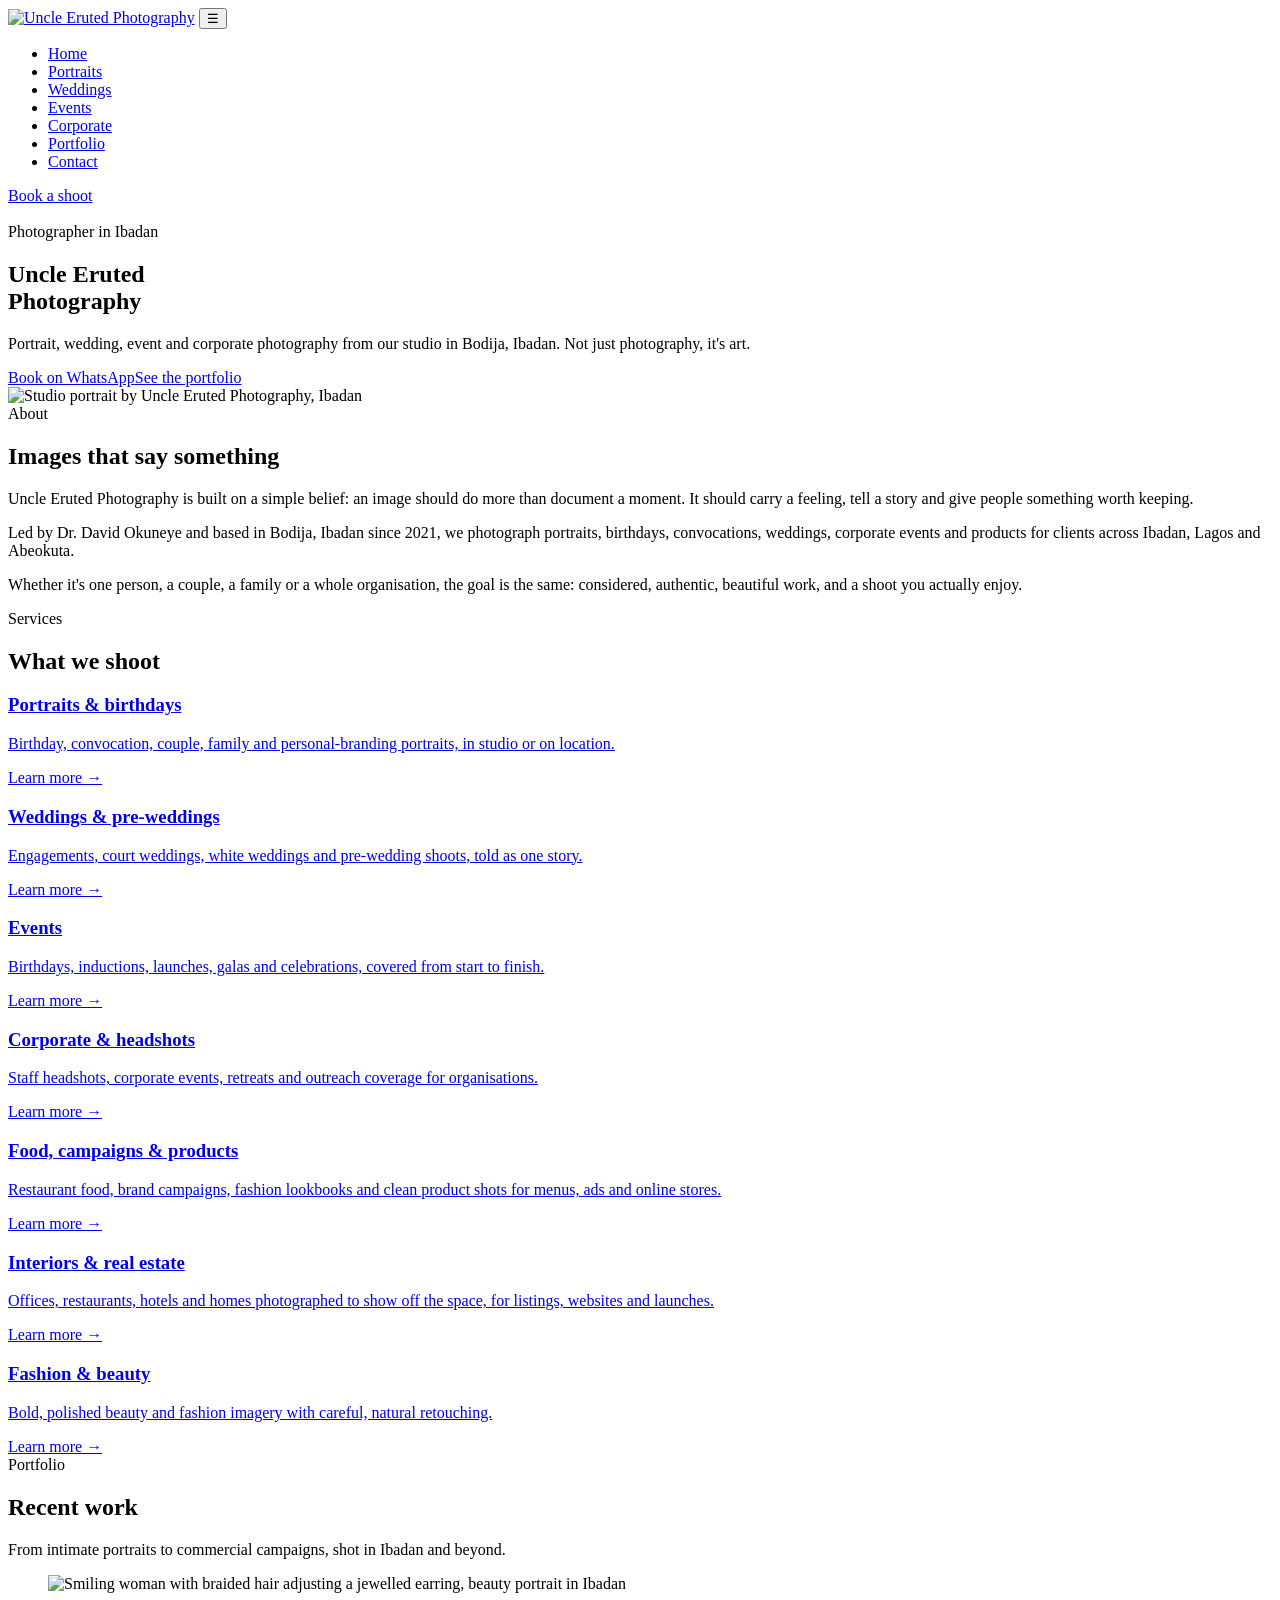
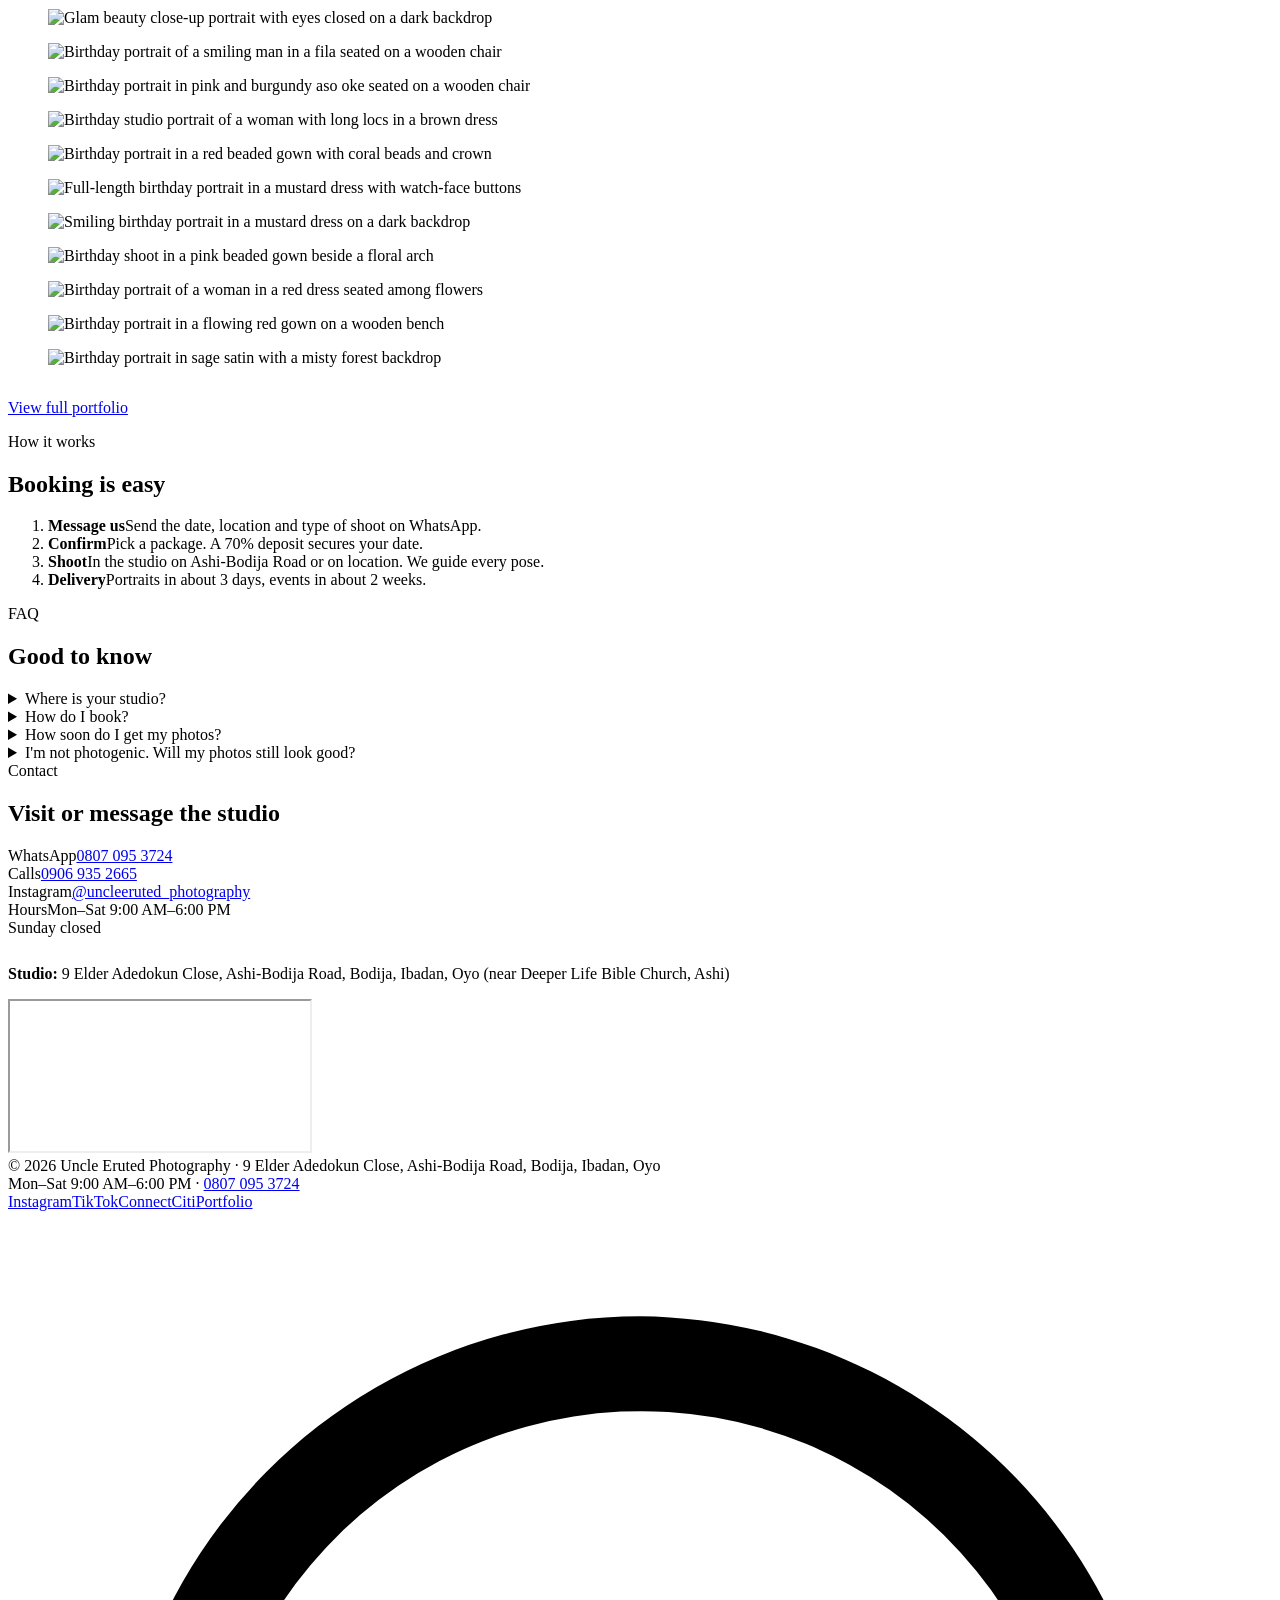
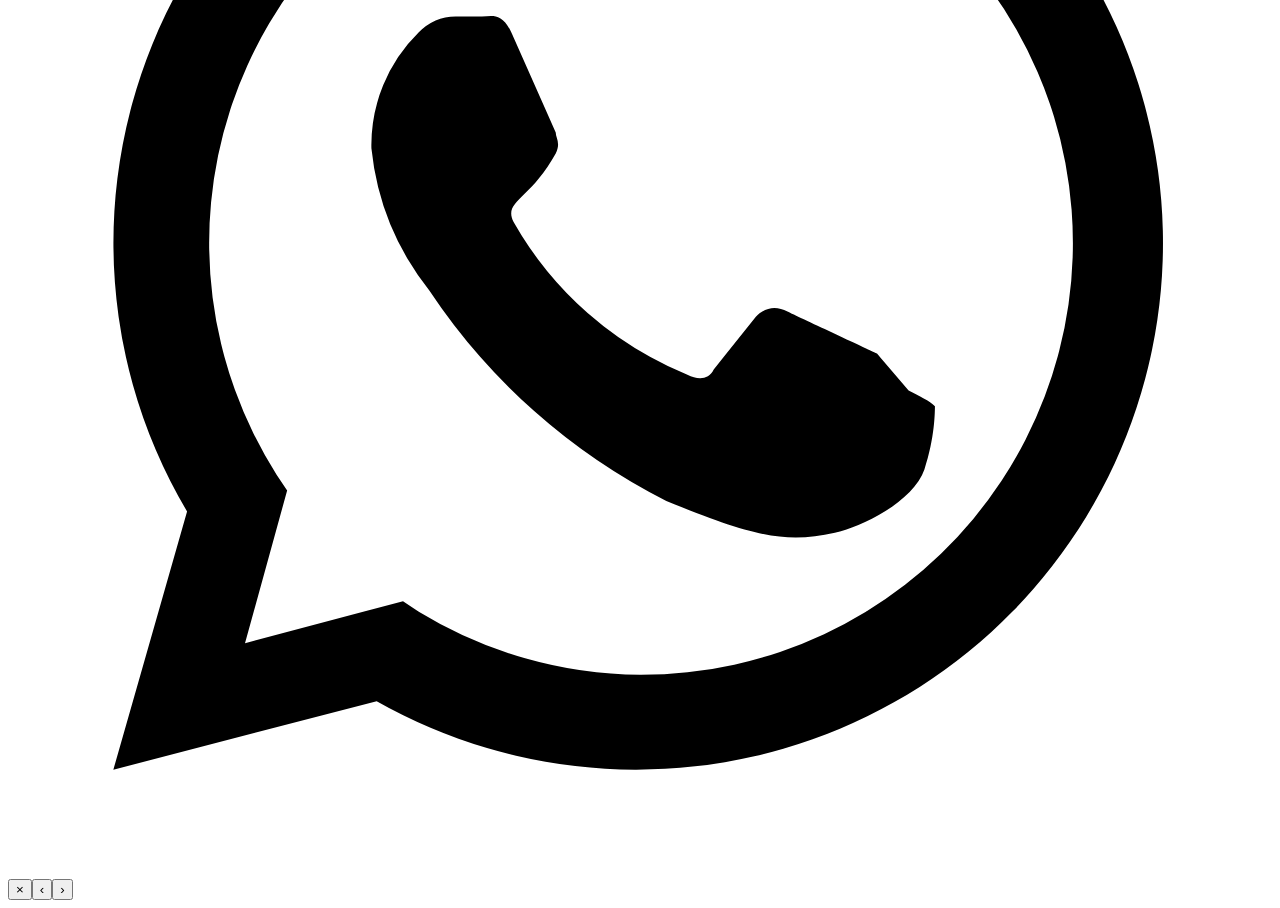
==== index.html @ 7ba14b2d "Add files via upload" ====
<!doctype html>
<html lang="en-NG">
<head>
<meta charset="utf-8">
<meta name="viewport" content="width=device-width, initial-scale=1">
<title>Photographer in Ibadan | Uncle Eruted Photography, Bodija</title>
<meta name="description" content="Portrait, birthday, convocation, wedding, event and corporate photographer in Bodija, Ibadan. Studio and on-location shoots. Book on WhatsApp.">
<link rel="canonical" href="https://uncle-eruted.vercel.app/">
<meta property="og:type" content="website"><meta property="og:title" content="Photographer in Ibadan | Uncle Eruted Photography, Bodija">
<meta property="og:description" content="Portrait, birthday, convocation, wedding, event and corporate photographer in Bodija, Ibadan. Studio and on-location shoots. Book on WhatsApp."><meta property="og:url" content="https://uncle-eruted.vercel.app/">
<meta property="og:image" content="https://uncle-eruted.vercel.app/assets/img/og.jpg"><meta name="twitter:card" content="summary_large_image">
<link rel="icon" href="/favicon.png">
<link rel="preload" href="/assets/fonts/Archivo-ExtraBold.woff2" as="font" type="font/woff2" crossorigin>
<link rel="stylesheet" href="/assets/style.css">
<script type="application/ld+json">{"@context": "https://schema.org", "@type": "ProfessionalService", "name": "Uncle Eruted Photography", "url": "https://uncle-eruted.vercel.app/", "image": "https://uncle-eruted.vercel.app/assets/img/og.jpg", "logo": "https://uncle-eruted.vercel.app/assets/img/logo-white.png", "telephone": "+2348070953724", "address": {"@type": "PostalAddress", "streetAddress": "9 Elder Adedokun Close, Ashi-Bodija Road, Bodija", "addressLocality": "Ibadan", "addressRegion": "Oyo", "addressCountry": "NG"}, "areaServed": ["Ibadan", "Lagos", "Abeokuta"], "foundingDate": "2021", "openingHoursSpecification": [{"@type": "OpeningHoursSpecification", "dayOfWeek": ["Monday", "Tuesday", "Wednesday", "Thursday", "Friday", "Saturday"], "opens": "09:00", "closes": "18:00"}], "sameAs": ["https://www.instagram.com/uncleeruted_photography", "https://www.tiktok.com/@uncle_eruted", "https://connectciti.com/listing/uncle-eruted-photography"]}</script>
<script type="application/ld+json">{"@context": "https://schema.org", "@type": "FAQPage", "mainEntity": [{"@type": "Question", "name": "Where is your studio?", "acceptedAnswer": {"@type": "Answer", "text": "Our studio is at 9 Elder Adedokun Close, Ashi-Bodija Road, Bodija, Ibadan, Oyo, near Deeper Life Bible Church, Ashi. We also shoot on location anywhere in Ibadan, and travel to Lagos and Abeokuta."}}, {"@type": "Question", "name": "How do I book?", "acceptedAnswer": {"@type": "Answer", "text": "Send a WhatsApp message to 0807 095 3724 with your date and the type of shoot. A 70% deposit confirms the booking."}}, {"@type": "Question", "name": "How soon do I get my photos?", "acceptedAnswer": {"@type": "Answer", "text": "Portrait sessions are delivered in about 3 days. Events and weddings take about 2 weeks."}}, {"@type": "Question", "name": "I'm not photogenic. Will my photos still look good?", "acceptedAnswer": {"@type": "Answer", "text": "Almost everyone says this. We direct every pose, angle and expression, so you only have to show up and enjoy it."}}]}</script>
</head>
<body>
<header class="site-head"><div class="wrap">
<a class="logo" href="/" aria-label="Uncle Eruted Photography home"><img src="/assets/img/logo-white.png" alt="Uncle Eruted Photography" width="138" height="44"></a>
<button class="menu-btn" aria-label="Open menu" aria-expanded="false">☰</button>
<ul class="nav"><li><a href="/" aria-current=page>Home</a></li><li><a href="/portrait-photographer-ibadan/">Portraits</a></li><li><a href="/wedding-photographer-ibadan/">Weddings</a></li><li><a href="/event-photographer-ibadan/">Events</a></li><li><a href="/corporate-photography-ibadan/">Corporate</a></li><li><a href="/portfolio/">Portfolio</a></li><li><a href="/#contact">Contact</a></li></ul>
<div class="head-cta"><a class="btn sm" href="https://wa.me/2348070953724?text=Hi%20Uncle%20Eruted%2C%20I%27d%20like%20to%20book%20a%20shoot" target="_blank" rel="noopener">Book a shoot</a></div>
</div></header>
<main>
<section class="hero"><img class="bg" src="/assets/img/hero.webp" alt="" fetchpriority="high">
<div class="wrap"><span class="eyebrow">Photographer in Ibadan</span><h1>Uncle Eruted<br>Photography</h1>
<p>Portrait, wedding, event and corporate photography from our studio in Bodija, Ibadan. Not just photography, it's art.</p>
<div class="actions"><a class="btn" href="https://wa.me/2348070953724?text=Hi%20Uncle%20Eruted%2C%20I%27d%20like%20to%20book%20a%20shoot" target="_blank" rel="noopener">Book on WhatsApp</a><a class="btn ghost" href="/portfolio/">See the portfolio</a></div></div></section>

<section id="about"><div class="wrap split"><img src="/assets/img/portraits/mens-portrait-studio-ibadan.webp" alt="Studio portrait by Uncle Eruted Photography, Ibadan" loading="lazy">
<div><span class="eyebrow">About</span><h2>Images that say something</h2>
<p>Uncle Eruted Photography is built on a simple belief: an image should do more than document a moment. It should carry a feeling, tell a story and give people something worth keeping.</p>
<p>Led by Dr. David Okuneye and based in Bodija, Ibadan since 2021, we photograph portraits, birthdays, convocations, weddings, corporate events and products for clients across Ibadan, Lagos and Abeokuta.</p>
<p>Whether it's one person, a couple, a family or a whole organisation, the goal is the same: considered, authentic, beautiful work, and a shoot you actually enjoy.</p></div></div></section>

<section class="bar"><div class="wrap"><span class="eyebrow">Services</span><h2>What we shoot</h2>
<div class="services"><a class="service" href="/portrait-photographer-ibadan/"><h3>Portraits & birthdays</h3><p>Birthday, convocation, couple, family and personal-branding portraits, in studio or on location.</p><span class="more">Learn more →</span></a><a class="service" href="/wedding-photographer-ibadan/"><h3>Weddings & pre-weddings</h3><p>Engagements, court weddings, white weddings and pre-wedding shoots, told as one story.</p><span class="more">Learn more →</span></a><a class="service" href="/event-photographer-ibadan/"><h3>Events</h3><p>Birthdays, inductions, launches, galas and celebrations, covered from start to finish.</p><span class="more">Learn more →</span></a><a class="service" href="/corporate-photography-ibadan/"><h3>Corporate & headshots</h3><p>Staff headshots, corporate events, retreats and outreach coverage for organisations.</p><span class="more">Learn more →</span></a><a class="service" href="/corporate-photography-ibadan/#products"><h3>Food, campaigns & products</h3><p>Restaurant food, brand campaigns, fashion lookbooks and clean product shots for menus, ads and online stores.</p><span class="more">Learn more →</span></a><a class="service" href="/corporate-photography-ibadan/#interiors"><h3>Interiors & real estate</h3><p>Offices, restaurants, hotels and homes photographed to show off the space, for listings, websites and launches.</p><span class="more">Learn more →</span></a><a class="service" href="/portfolio/"><h3>Fashion & beauty</h3><p>Bold, polished beauty and fashion imagery with careful, natural retouching.</p><span class="more">Learn more →</span></a></div></div></section>

<section><div class="wrap center"><span class="eyebrow">Portfolio</span><h2>Recent work</h2>
<p class="lede">From intimate portraits to commercial campaigns, shot in Ibadan and beyond.</p>
<div class="gallery"><figure data-cat="portraits"><img src="/assets/img/portraits/beauty-portrait-earrings-ibadan.webp" alt="Smiling woman with braided hair adjusting a jewelled earring, beauty portrait in Ibadan" width="1066" height="1600" loading="lazy" decoding="async"></figure><figure data-cat="portraits"><img src="/assets/img/portraits/beauty-portrait-glam-closeup.webp" alt="Glam beauty close-up portrait with eyes closed on a dark backdrop" width="1440" height="1800" loading="lazy" decoding="async"></figure><figure data-cat="portraits"><img src="/assets/img/portraits/birthday-portrait-man-fila-smiling.webp" alt="Birthday portrait of a smiling man in a fila seated on a wooden chair" width="1286" height="1800" loading="lazy" decoding="async"></figure><figure data-cat="portraits"><img src="/assets/img/portraits/birthday-shoot-aso-oke-pink-seated.webp" alt="Birthday portrait in pink and burgundy aso oke seated on a wooden chair" width="1200" height="1800" loading="lazy" decoding="async"></figure><figure data-cat="portraits"><img src="/assets/img/portraits/birthday-shoot-brown-dress-locs.webp" alt="Birthday studio portrait of a woman with long locs in a brown dress" width="1286" height="1800" loading="lazy" decoding="async"></figure><figure data-cat="portraits"><img src="/assets/img/portraits/birthday-shoot-coral-beads-red-gown.webp" alt="Birthday portrait in a red beaded gown with coral beads and crown" width="1200" height="1800" loading="lazy" decoding="async"></figure><figure data-cat="portraits"><img src="/assets/img/portraits/birthday-shoot-mustard-dress-full-length.webp" alt="Full-length birthday portrait in a mustard dress with watch-face buttons" width="1200" height="1800" loading="lazy" decoding="async"></figure><figure data-cat="portraits"><img src="/assets/img/portraits/birthday-shoot-mustard-dress-smiling.webp" alt="Smiling birthday portrait in a mustard dress on a dark backdrop" width="1200" height="1800" loading="lazy" decoding="async"></figure><figure data-cat="portraits"><img src="/assets/img/portraits/birthday-shoot-pink-beaded-gown-floral-arch.webp" alt="Birthday shoot in a pink beaded gown beside a floral arch" width="1200" height="1800" loading="lazy" decoding="async"></figure><figure data-cat="portraits"><img src="/assets/img/portraits/birthday-shoot-red-dress-seated-flowers.webp" alt="Birthday portrait of a woman in a red dress seated among flowers" width="1200" height="1800" loading="lazy" decoding="async"></figure><figure data-cat="portraits"><img src="/assets/img/portraits/birthday-shoot-red-gown-wooden-bench.webp" alt="Birthday portrait in a flowing red gown on a wooden bench" width="1440" height="1800" loading="lazy" decoding="async"></figure><figure data-cat="portraits"><img src="/assets/img/portraits/birthday-shoot-sage-satin-forest-backdrop.webp" alt="Birthday portrait in sage satin with a misty forest backdrop" width="1286" height="1800" loading="lazy" decoding="async"></figure></div>
<p style="margin-top:32px"><a class="btn ghost" href="/portfolio/">View full portfolio</a></p></div></section>

<section class="bar"><div class="wrap"><span class="eyebrow">How it works</span><h2>Booking is easy</h2><ol class="steps">
<li><b>Message us</b>Send the date, location and type of shoot on WhatsApp.</li>
<li><b>Confirm</b>Pick a package. A 70% deposit secures your date.</li>
<li><b>Shoot</b>In the studio on Ashi-Bodija Road or on location. We guide every pose.</li>
<li><b>Delivery</b>Portraits in about 3 days, events in about 2 weeks.</li></ol></div></section>

<section><div class="wrap"><span class="eyebrow">FAQ</span><h2>Good to know</h2><div class="faq"><details><summary>Where is your studio?</summary><p>Our studio is at 9 Elder Adedokun Close, Ashi-Bodija Road, Bodija, Ibadan, Oyo, near Deeper Life Bible Church, Ashi. We also shoot on location anywhere in Ibadan, and travel to Lagos and Abeokuta.</p></details><details><summary>How do I book?</summary><p>Send a WhatsApp message to <a href="https://wa.me/2348070953724?text=Hi%20Uncle%20Eruted%2C%20I%27d%20like%20to%20book%20a%20shoot">0807 095 3724</a> with your date and the type of shoot. A 70% deposit confirms the booking.</p></details><details><summary>How soon do I get my photos?</summary><p>Portrait sessions are delivered in about 3 days. Events and weddings take about 2 weeks.</p></details><details><summary>I'm not photogenic. Will my photos still look good?</summary><p>Almost everyone says this. We direct every pose, angle and expression, so you only have to show up and enjoy it.</p></details></div></div></section>

<section id="contact" class="bar"><div class="wrap"><span class="eyebrow">Contact</span><h2>Visit or message the studio</h2>
<div class="contact-grid">
<div><span>WhatsApp</span><a href="https://wa.me/2348070953724?text=Hi%20Uncle%20Eruted%2C%20I%27d%20like%20to%20book%20a%20shoot" target="_blank" rel="noopener">0807 095 3724</a></div>
<div><span>Calls</span><a href="tel:+2349069352665">0906 935 2665</a></div>
<div><span>Instagram</span><a href="https://www.instagram.com/uncleeruted_photography" target="_blank" rel="noopener">@uncleeruted_photography</a></div>
<div><span>Hours</span>Mon–Sat 9:00 AM–6:00 PM<br>Sunday closed</div>
</div>
<p style="margin-top:28px"><b style="color:var(--cream)">Studio:</b> 9 Elder Adedokun Close, Ashi-Bodija Road, Bodija, Ibadan, Oyo (near Deeper Life Bible Church, Ashi)</p>
<iframe class="map" loading="lazy" title="Map to Uncle Eruted Photography studio" src="https://www.google.com/maps?q=Ashi+Road,+Bodija,+Ibadan&output=embed"></iframe>
</div></section>
</main>
<footer><div class="wrap">
<div>© 2026 Uncle Eruted Photography · 9 Elder Adedokun Close, Ashi-Bodija Road, Bodija, Ibadan, Oyo<br>Mon–Sat 9:00 AM–6:00 PM · <a href="tel:+2348070953724">0807 095 3724</a></div>
<nav><a href="https://www.instagram.com/uncleeruted_photography" target="_blank" rel="noopener">Instagram</a><a href="https://www.tiktok.com/@uncle_eruted" target="_blank" rel="noopener">TikTok</a><a href="https://connectciti.com/listing/uncle-eruted-photography" target="_blank" rel="noopener">ConnectCiti</a><a href="/portfolio/">Portfolio</a></nav>
</div></footer>
<a class="wa-float" href="https://wa.me/2348070953724?text=Hi%20Uncle%20Eruted%2C%20I%27d%20like%20to%20book%20a%20shoot" target="_blank" rel="noopener" aria-label="Chat on WhatsApp"><svg viewBox="0 0 24 24" aria-hidden="true"><path d="M12 2a10 10 0 0 0-8.6 15.1L2 22l5-1.3A10 10 0 1 0 12 2Zm0 18.2a8.2 8.2 0 0 1-4.2-1.2l-.3-.2-3 .8.8-2.9-.2-.3A8.2 8.2 0 1 1 12 20.2Zm4.5-6.1c-.2-.1-1.5-.7-1.7-.8-.2-.1-.4-.1-.6.1l-.8 1c-.1.2-.3.2-.5.1a6.7 6.7 0 0 1-3.3-2.9c-.2-.4.3-.4.8-1.3.1-.2 0-.3 0-.4l-.8-1.8c-.2-.5-.4-.4-.6-.4h-.5a1 1 0 0 0-.7.3 3 3 0 0 0-.9 2.2 5.2 5.2 0 0 0 1.1 2.7 11.8 11.8 0 0 0 4.5 4c1.7.7 2.3.8 3.2.6.5-.1 1.5-.6 1.7-1.2.2-.6.2-1.1.2-1.2-.1-.1-.3-.2-.5-.3Z"/></svg></a>
<div class="lb" role="dialog" aria-label="Photo viewer"><button class="x" aria-label="Close">×</button><button class="prev" aria-label="Previous">‹</button><img alt=""><button class="next" aria-label="Next">›</button></div>
<script src="/assets/site.js" defer></script>
</body>
</html>
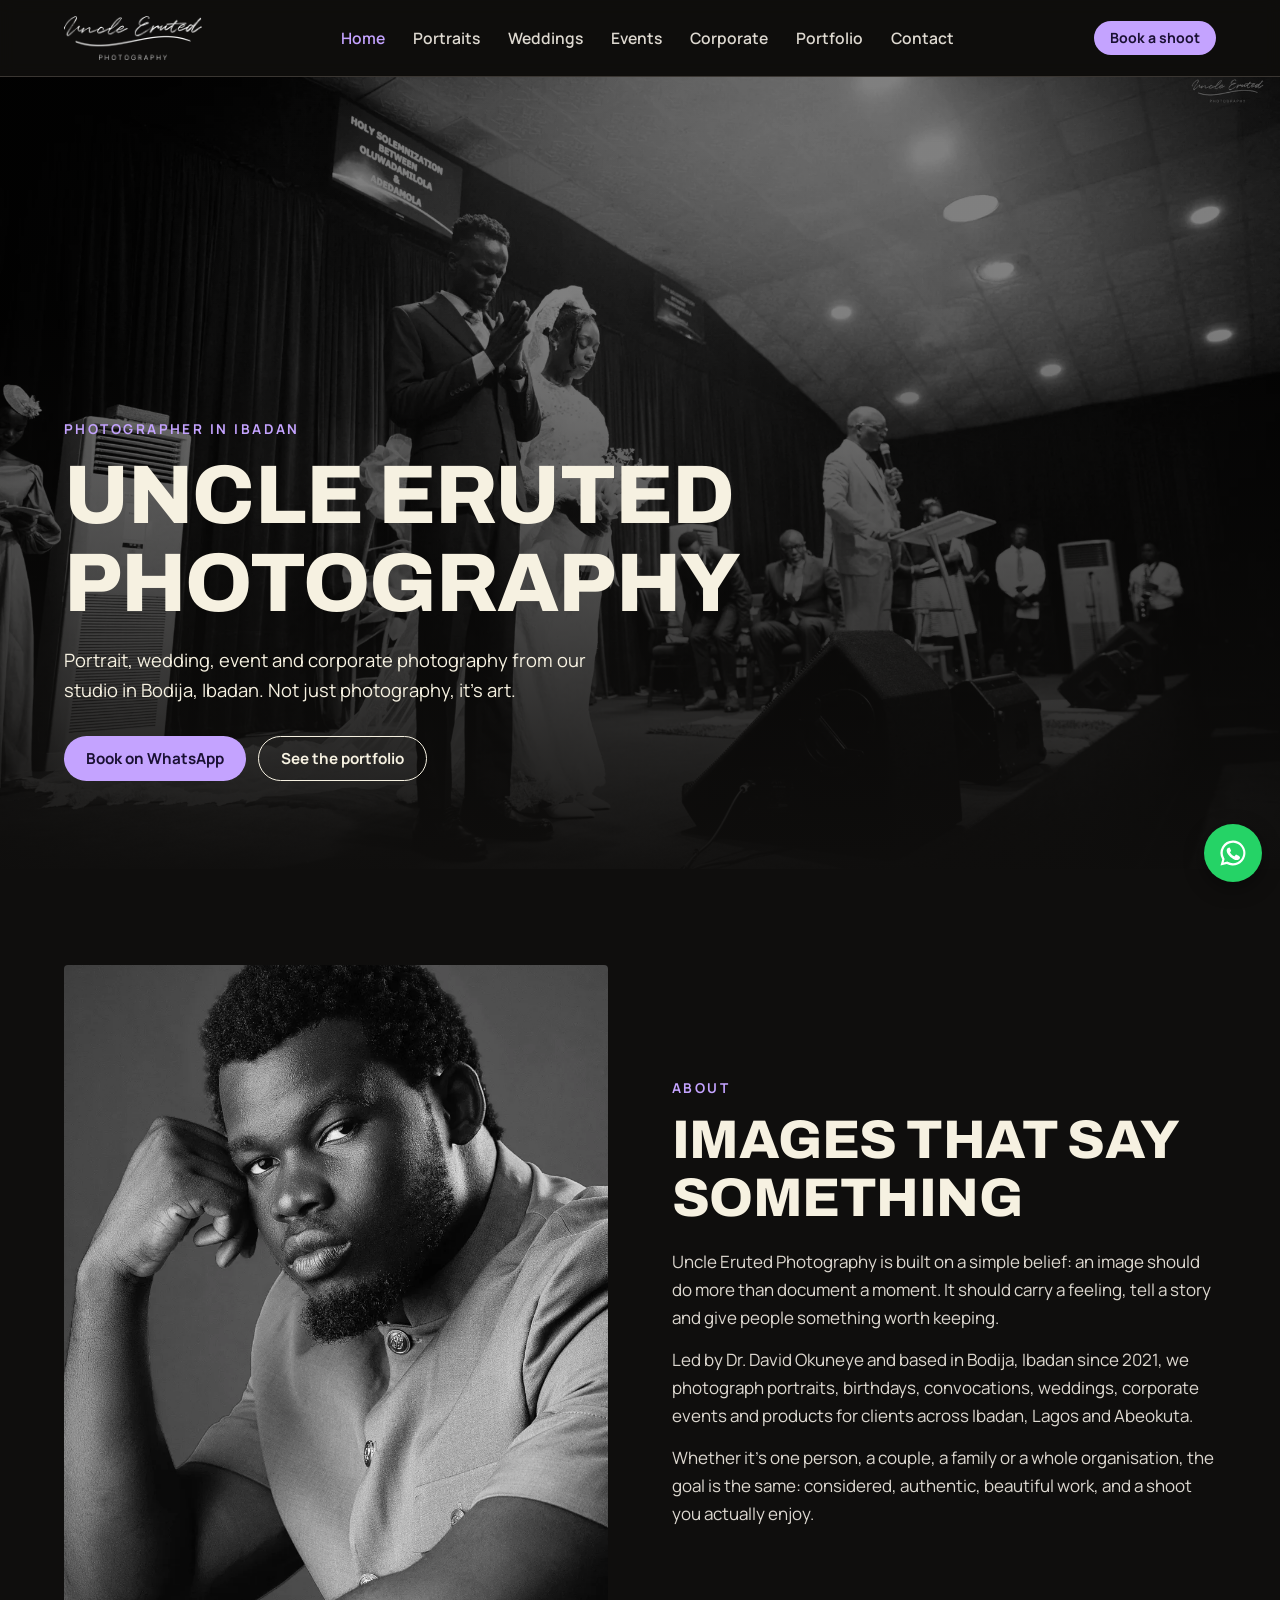
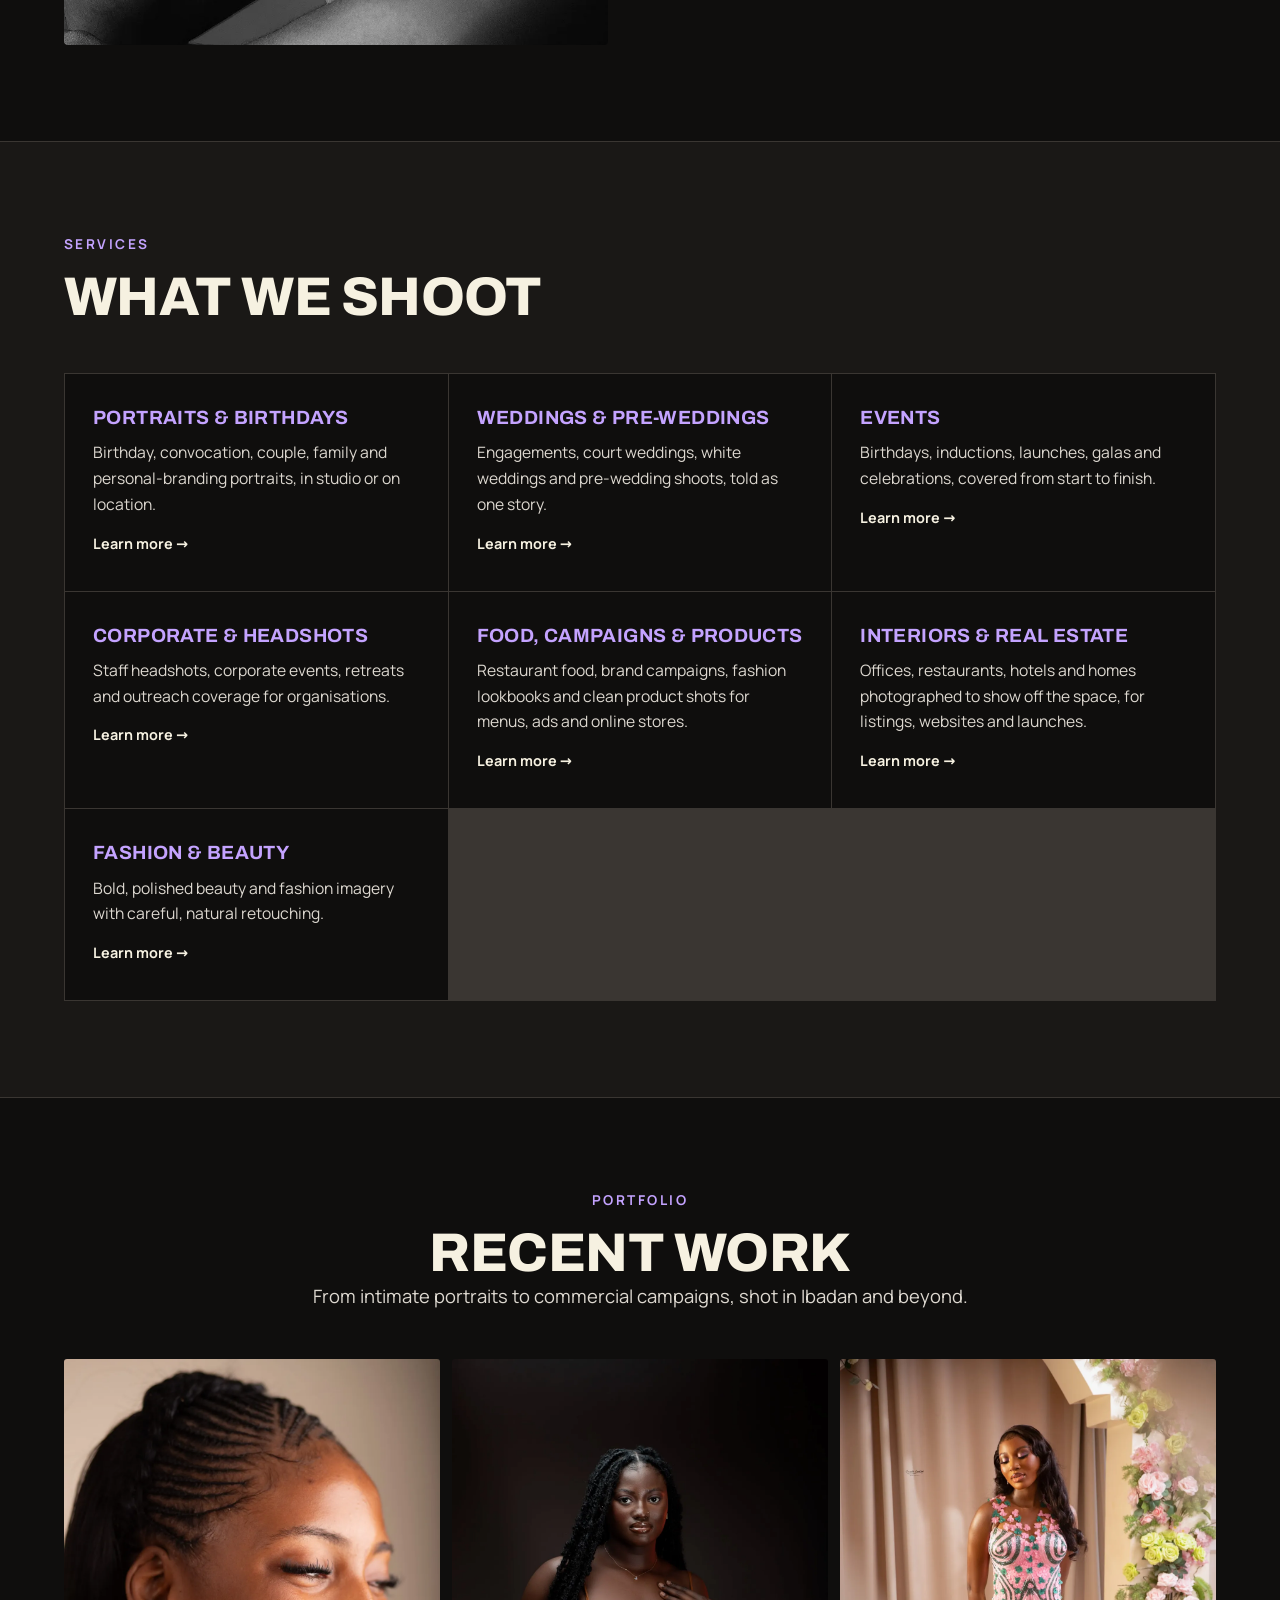
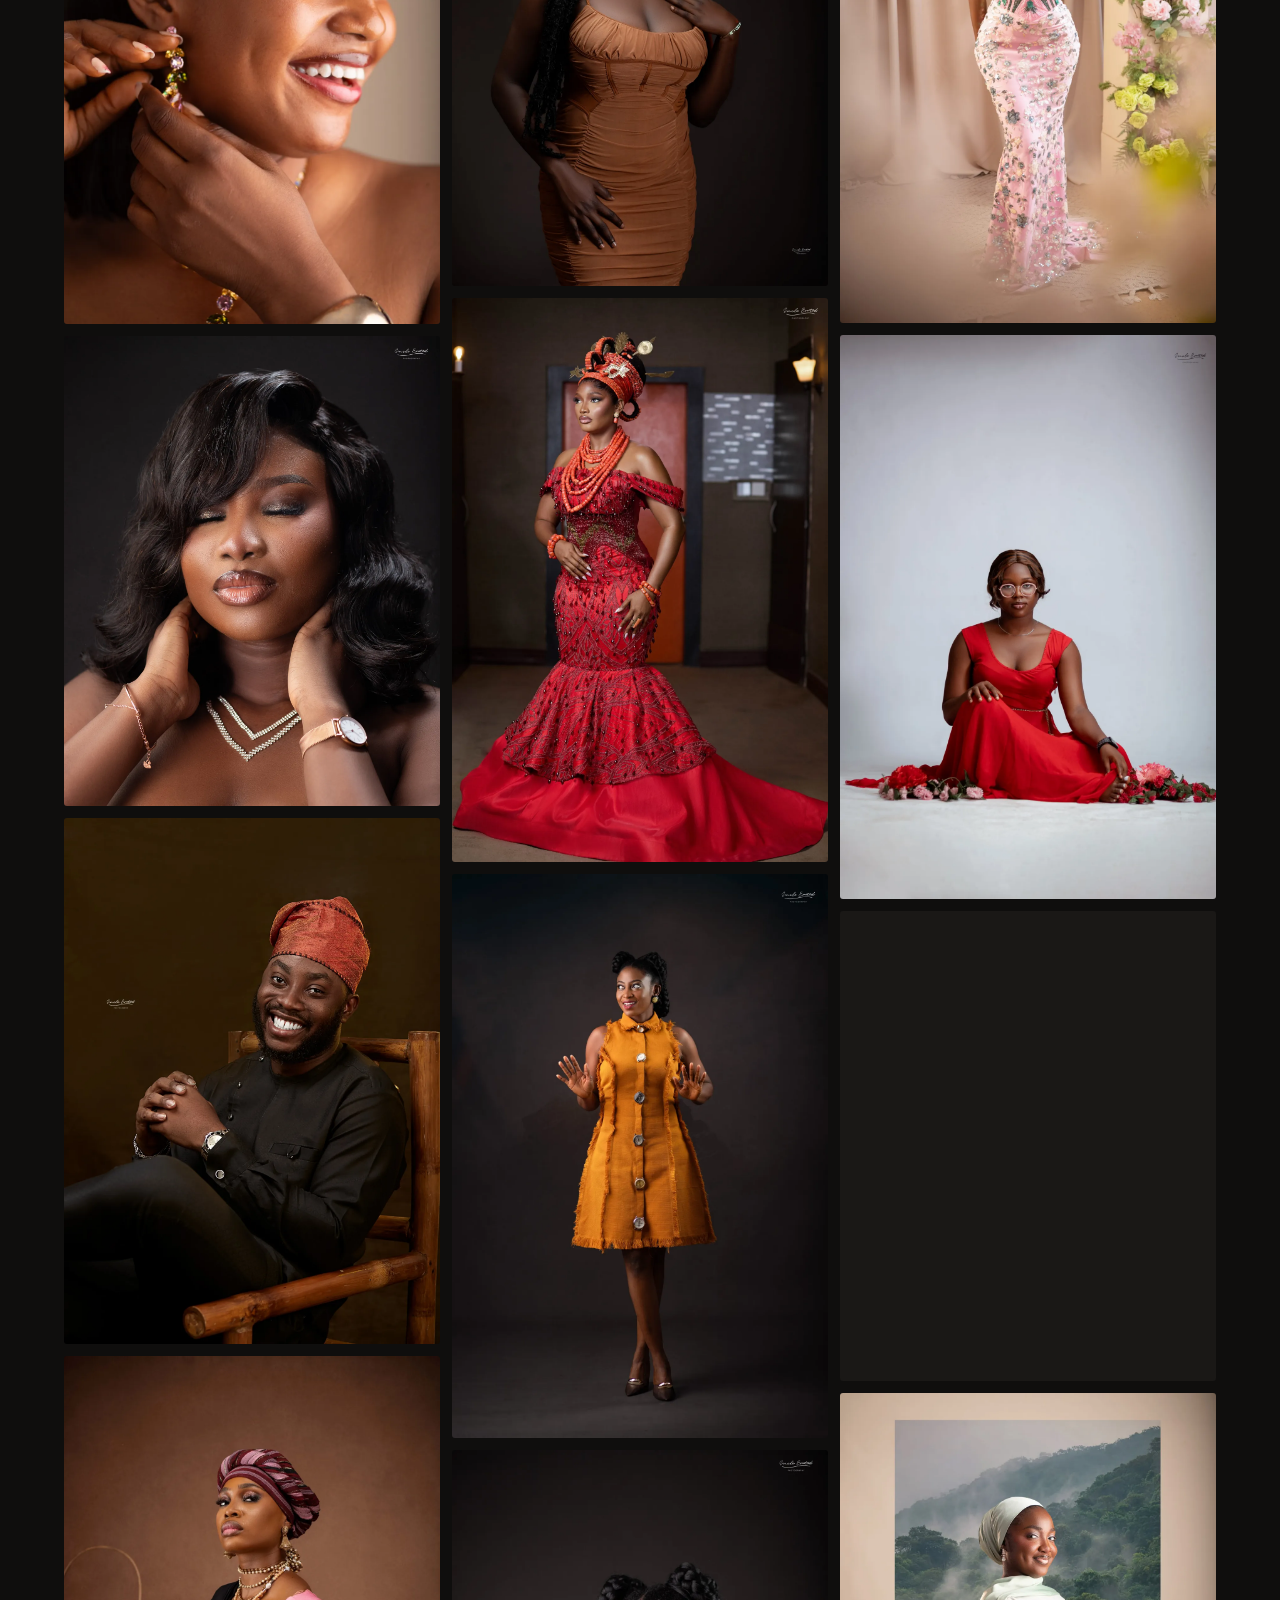
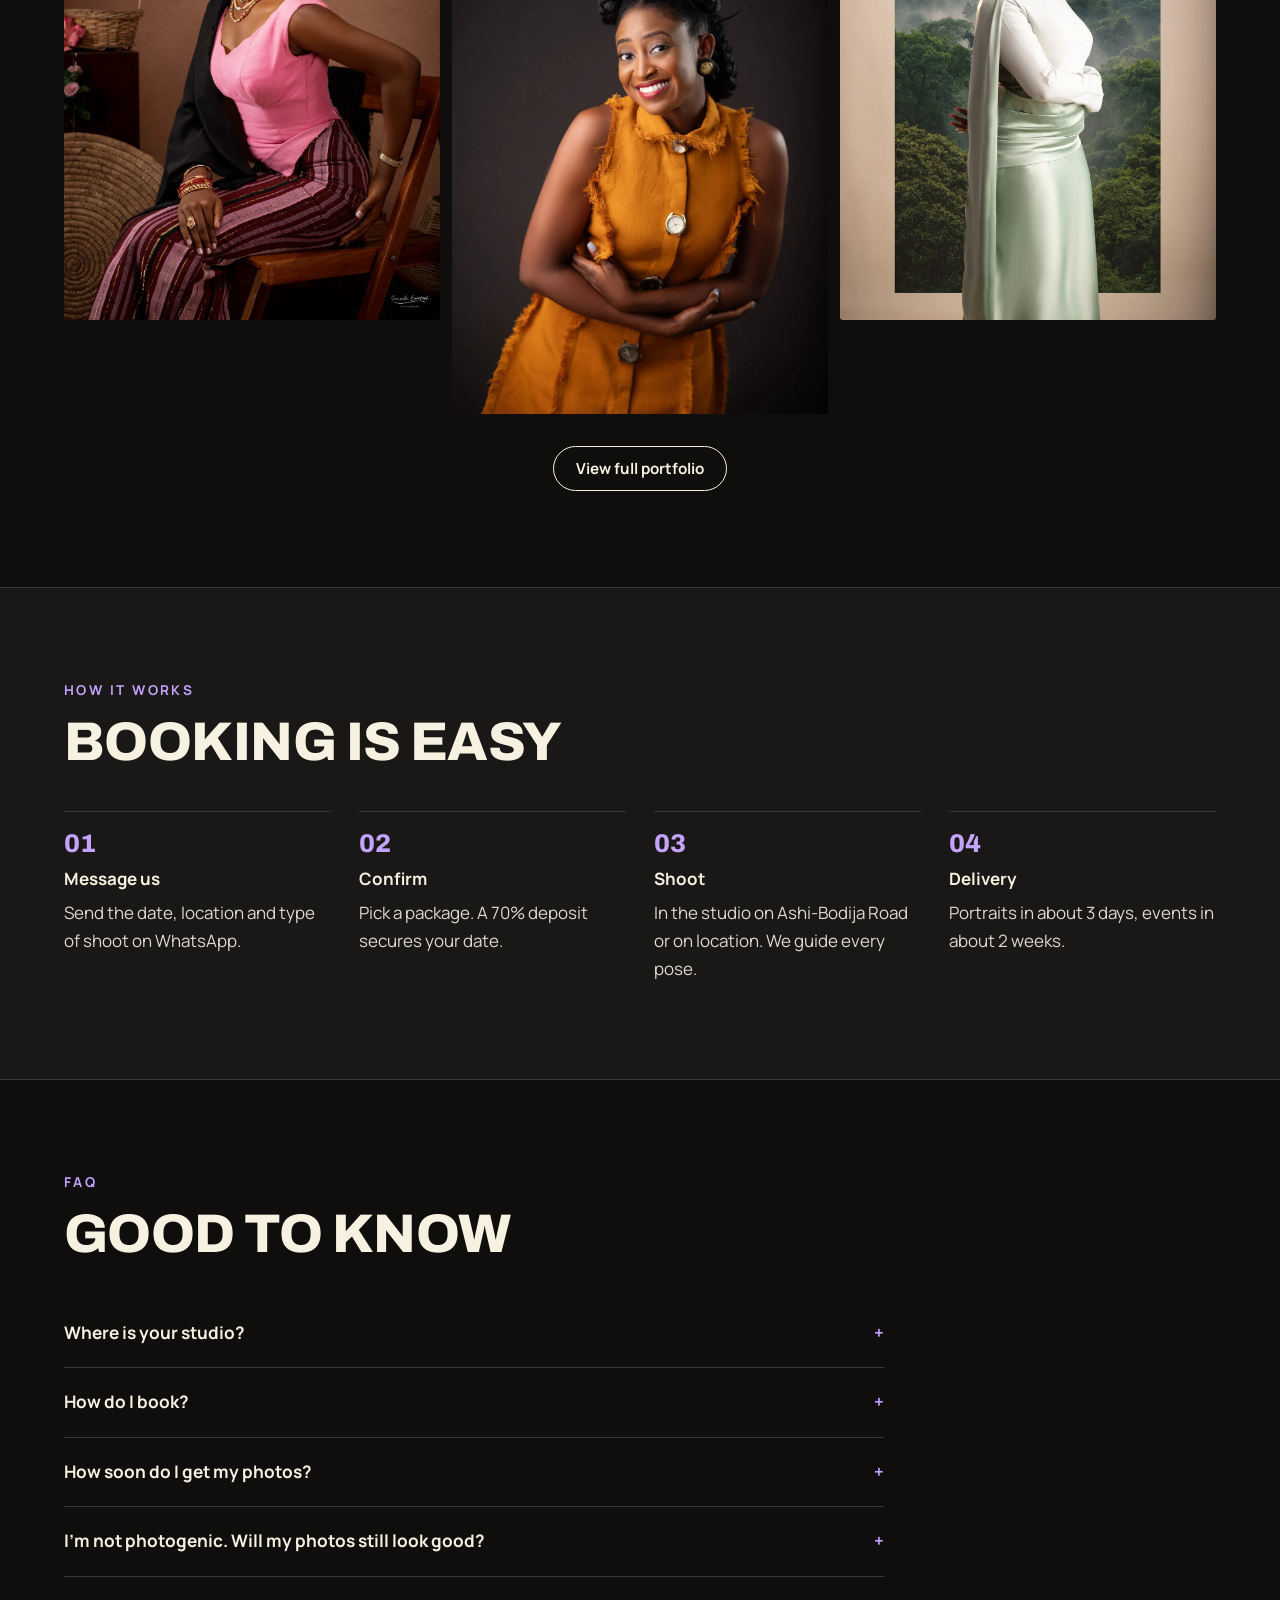
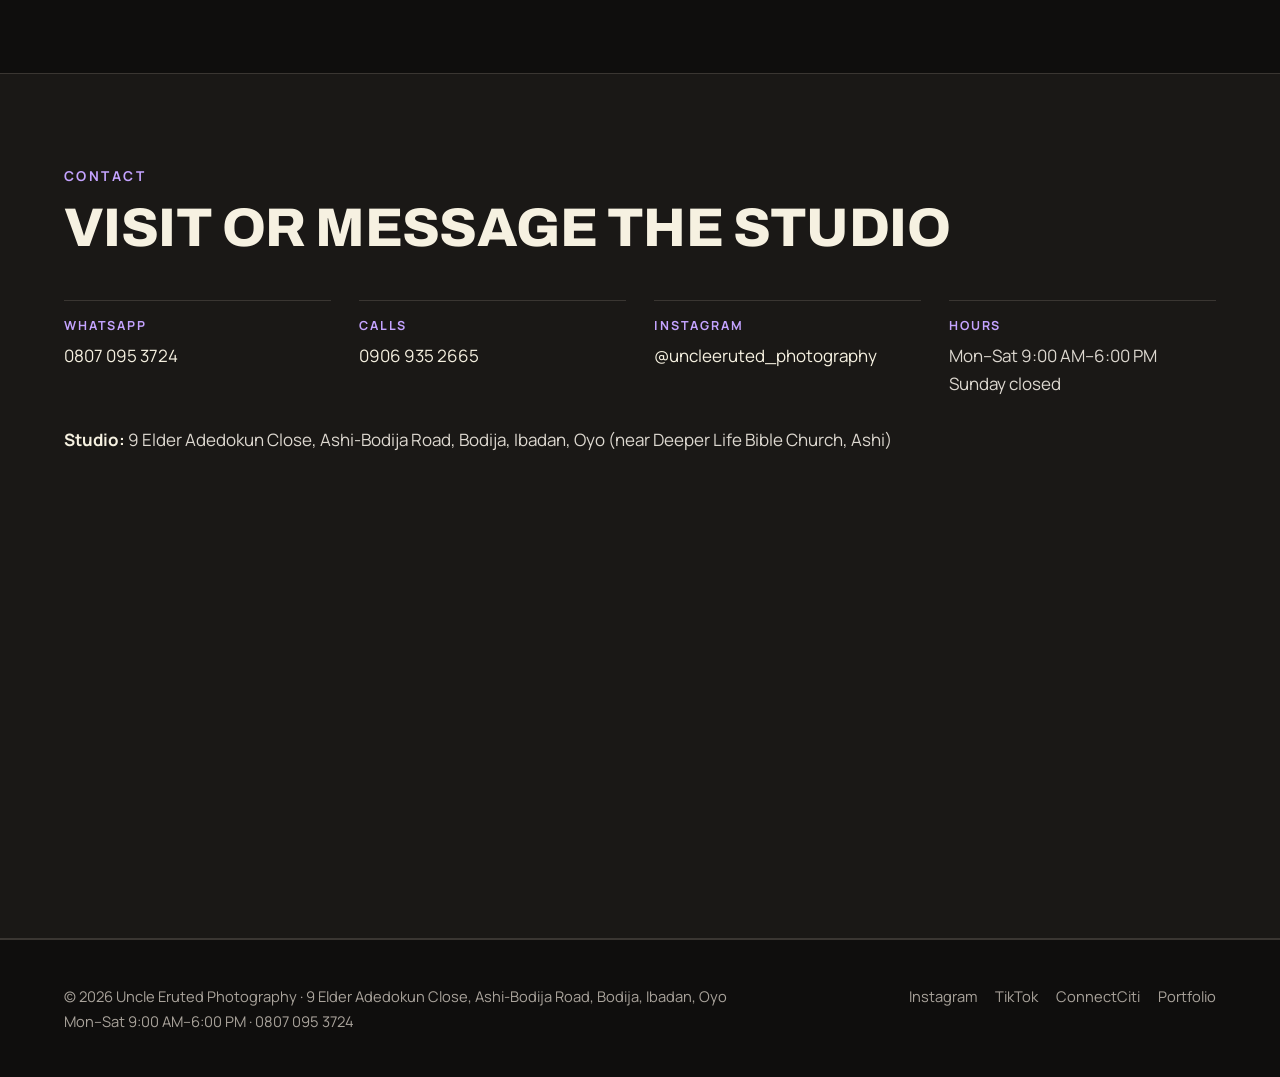
==== commit 6aac44e4: "Add files via upload" ====
--- a/index.html
+++ b/index.html
@@ -5,14 +5,14 @@
 <meta name="viewport" content="width=device-width, initial-scale=1">
 <title>Photographer in Ibadan | Uncle Eruted Photography, Bodija</title>
 <meta name="description" content="Portrait, birthday, convocation, wedding, event and corporate photographer in Bodija, Ibadan. Studio and on-location shoots. Book on WhatsApp.">
-<link rel="canonical" href="https://uncle-eruted.vercel.app/">
+<link rel="canonical" href="https://uncle-eruted-site-2t6c.vercel.app/">
 <meta property="og:type" content="website"><meta property="og:title" content="Photographer in Ibadan | Uncle Eruted Photography, Bodija">
-<meta property="og:description" content="Portrait, birthday, convocation, wedding, event and corporate photographer in Bodija, Ibadan. Studio and on-location shoots. Book on WhatsApp."><meta property="og:url" content="https://uncle-eruted.vercel.app/">
-<meta property="og:image" content="https://uncle-eruted.vercel.app/assets/img/og.jpg"><meta name="twitter:card" content="summary_large_image">
+<meta property="og:description" content="Portrait, birthday, convocation, wedding, event and corporate photographer in Bodija, Ibadan. Studio and on-location shoots. Book on WhatsApp."><meta property="og:url" content="https://uncle-eruted-site-2t6c.vercel.app/">
+<meta property="og:image" content="https://uncle-eruted-site-2t6c.vercel.app/assets/img/og.jpg"><meta name="twitter:card" content="summary_large_image">
 <link rel="icon" href="/favicon.png">
 <link rel="preload" href="/assets/fonts/Archivo-ExtraBold.woff2" as="font" type="font/woff2" crossorigin>
 <link rel="stylesheet" href="/assets/style.css">
-<script type="application/ld+json">{"@context": "https://schema.org", "@type": "ProfessionalService", "name": "Uncle Eruted Photography", "url": "https://uncle-eruted.vercel.app/", "image": "https://uncle-eruted.vercel.app/assets/img/og.jpg", "logo": "https://uncle-eruted.vercel.app/assets/img/logo-white.png", "telephone": "+2348070953724", "address": {"@type": "PostalAddress", "streetAddress": "9 Elder Adedokun Close, Ashi-Bodija Road, Bodija", "addressLocality": "Ibadan", "addressRegion": "Oyo", "addressCountry": "NG"}, "areaServed": ["Ibadan", "Lagos", "Abeokuta"], "foundingDate": "2021", "openingHoursSpecification": [{"@type": "OpeningHoursSpecification", "dayOfWeek": ["Monday", "Tuesday", "Wednesday", "Thursday", "Friday", "Saturday"], "opens": "09:00", "closes": "18:00"}], "sameAs": ["https://www.instagram.com/uncleeruted_photography", "https://www.tiktok.com/@uncle_eruted", "https://connectciti.com/listing/uncle-eruted-photography"]}</script>
+<script type="application/ld+json">{"@context": "https://schema.org", "@type": "ProfessionalService", "name": "Uncle Eruted Photography", "url": "https://uncle-eruted-site-2t6c.vercel.app/", "image": "https://uncle-eruted-site-2t6c.vercel.app/assets/img/og.jpg", "logo": "https://uncle-eruted-site-2t6c.vercel.app/assets/img/logo-white.png", "telephone": "+2348070953724", "address": {"@type": "PostalAddress", "streetAddress": "9 Elder Adedokun Close, Ashi-Bodija Road, Bodija", "addressLocality": "Ibadan", "addressRegion": "Oyo", "addressCountry": "NG"}, "areaServed": ["Ibadan", "Lagos", "Abeokuta"], "foundingDate": "2021", "openingHoursSpecification": [{"@type": "OpeningHoursSpecification", "dayOfWeek": ["Monday", "Tuesday", "Wednesday", "Thursday", "Friday", "Saturday"], "opens": "09:00", "closes": "18:00"}], "sameAs": ["https://www.instagram.com/uncleeruted_photography", "https://www.tiktok.com/@uncle_eruted", "https://connectciti.com/listing/uncle-eruted-photography"]}</script>
 <script type="application/ld+json">{"@context": "https://schema.org", "@type": "FAQPage", "mainEntity": [{"@type": "Question", "name": "Where is your studio?", "acceptedAnswer": {"@type": "Answer", "text": "Our studio is at 9 Elder Adedokun Close, Ashi-Bodija Road, Bodija, Ibadan, Oyo, near Deeper Life Bible Church, Ashi. We also shoot on location anywhere in Ibadan, and travel to Lagos and Abeokuta."}}, {"@type": "Question", "name": "How do I book?", "acceptedAnswer": {"@type": "Answer", "text": "Send a WhatsApp message to 0807 095 3724 with your date and the type of shoot. A 70% deposit confirms the booking."}}, {"@type": "Question", "name": "How soon do I get my photos?", "acceptedAnswer": {"@type": "Answer", "text": "Portrait sessions are delivered in about 3 days. Events and weddings take about 2 weeks."}}, {"@type": "Question", "name": "I'm not photogenic. Will my photos still look good?", "acceptedAnswer": {"@type": "Answer", "text": "Almost everyone says this. We direct every pose, angle and expression, so you only have to show up and enjoy it."}}]}</script>
 </head>
 <body>
--- a/assets/style.css
+++ b/assets/style.css
@@ -0,0 +1,101 @@
+@font-face{font-family:Archivo;src:url(/assets/fonts/Archivo-ExtraBold.woff2) format("woff2");font-weight:800;font-display:swap}
+@font-face{font-family:Archivo;src:url(/assets/fonts/Archivo-Bold.woff2) format("woff2");font-weight:700;font-display:swap}
+@font-face{font-family:Manrope;src:url(/assets/fonts/Manrope-Regular.woff2) format("woff2");font-weight:400;font-display:swap}
+@font-face{font-family:Manrope;src:url(/assets/fonts/Manrope-SemiBold.woff2) format("woff2");font-weight:600;font-display:swap}
+@font-face{font-family:Manrope;src:url(/assets/fonts/Manrope-Bold.woff2) format("woff2");font-weight:700;font-display:swap}
+:root{--bg:#0f0e0d;--bg2:#1a1816;--ink:#2E2A27;--cream:#F6F1E1;--body:#DDD8D0;--muted:#a9a39b;--rule:#3a3632;--accent:#C4A3FF;--accent2:#9b6bff;--max:1200px}
+*{box-sizing:border-box;margin:0;padding:0}
+html{scroll-behavior:smooth}
+body{background:var(--bg);color:var(--body);font:400 17px/1.65 Manrope,system-ui,sans-serif;-webkit-font-smoothing:antialiased}
+img{max-width:100%;display:block}
+a{color:inherit}
+h1,h2,h3{font-family:Archivo,Manrope,sans-serif;color:var(--cream);line-height:1.05;letter-spacing:-.01em}
+h1{font-weight:800;font-size:clamp(2.6rem,7vw,5.2rem);text-transform:uppercase}
+h2{font-weight:800;font-size:clamp(2rem,5vw,3.4rem);text-transform:uppercase}
+h3{font-weight:700;font-size:1.2rem;text-transform:uppercase;letter-spacing:.02em}
+.eyebrow{font:700 .85rem/1 Manrope;letter-spacing:.18em;text-transform:uppercase;color:var(--accent);display:block;margin-bottom:1rem}
+.wrap{max-width:var(--max);margin:0 auto;padding:0 24px}
+section{padding:96px 0}
+.lede{font-size:1.15rem;max-width:62ch;color:var(--body)}
+.center{text-align:center}.center .lede{margin:0 auto}
+/* header */
+.site-head{position:sticky;top:0;z-index:50;background:rgba(15,14,13,.92);backdrop-filter:blur(8px);border-bottom:1px solid var(--rule)}
+.site-head .wrap{display:flex;align-items:center;justify-content:space-between;height:76px}
+.logo img{height:44px;width:auto}
+.nav{display:flex;gap:28px;list-style:none}
+.nav a{text-decoration:none;font-weight:600;font-size:.98rem;color:var(--body)}
+.nav a:hover,.nav a[aria-current]{color:var(--accent)}
+.head-cta{display:flex;gap:10px;align-items:center}
+.btn{display:inline-flex;align-items:center;gap:8px;background:var(--accent);color:#1a1033;font:700 .95rem/1 Manrope;padding:14px 22px;border-radius:999px;text-decoration:none;border:0;cursor:pointer;transition:transform .15s,background .15s}
+.btn:hover{background:#d6bfff;transform:translateY(-1px)}
+.btn.ghost{background:transparent;color:var(--cream);border:1.5px solid var(--cream)}
+.btn.ghost:hover{background:var(--cream);color:var(--ink)}
+.btn.sm{padding:10px 16px;font-size:.88rem}
+.menu-btn{display:none;background:none;border:0;color:var(--cream);font-size:1.6rem;cursor:pointer}
+@media(max-width:900px){.nav{display:none;position:absolute;top:76px;left:0;right:0;flex-direction:column;gap:0;background:var(--bg);border-bottom:1px solid var(--rule)}.nav.open{display:flex}.nav a{display:block;padding:16px 24px;border-top:1px solid var(--rule)}.menu-btn{display:block}.head-cta .btn{display:none}}
+/* hero */
+.hero{position:relative;min-height:88vh;display:flex;align-items:flex-end;padding:0 0 88px;overflow:hidden}
+.hero img.bg{position:absolute;inset:0;width:100%;height:100%;object-fit:cover;object-position:center 30%;filter:grayscale(1) brightness(.55)}
+.hero::after{content:"";position:absolute;inset:0;background:linear-gradient(180deg,rgba(15,14,13,.1) 30%,rgba(15,14,13,.95))}
+.hero .wrap{position:relative;z-index:2;width:100%}
+.hero p{max-width:52ch;margin:18px 0 30px;font-size:1.15rem;color:var(--cream)}
+.hero .actions{display:flex;gap:12px;flex-wrap:wrap}
+.page-hero{padding:120px 0 64px;border-bottom:1px solid var(--rule)}
+.page-hero p{margin-top:18px}
+/* about */
+.split{display:grid;grid-template-columns:1fr 1fr;gap:64px;align-items:center}
+.split img{width:100%;aspect-ratio:4/5;object-fit:cover;border-radius:4px}
+.split h2{margin-bottom:22px}.split p+p{margin-top:14px}
+@media(max-width:820px){.split{grid-template-columns:1fr;gap:36px}}
+/* services */
+.services{display:grid;grid-template-columns:repeat(3,1fr);gap:1px;background:var(--rule);border:1px solid var(--rule);margin-top:48px}
+.service{background:var(--bg);padding:34px 28px;text-decoration:none;display:block;transition:background .2s}
+a.service:hover{background:var(--bg2)}
+.service h3{color:var(--accent);margin-bottom:12px}
+.service p{font-size:.98rem}
+.service .more{display:inline-block;margin-top:14px;font-weight:700;font-size:.9rem;color:var(--cream)}
+@media(max-width:900px){.services{grid-template-columns:1fr 1fr}}@media(max-width:600px){.services{grid-template-columns:1fr}}
+/* gallery */
+.gallery{columns:3 300px;column-gap:12px;margin-top:48px}
+.gallery figure{break-inside:avoid;margin-bottom:12px;cursor:zoom-in;overflow:hidden;border-radius:3px;background:var(--bg2)}
+.gallery img{width:100%;height:auto;transition:transform .4s}
+.gallery figure:hover img{transform:scale(1.03)}
+.filters{display:flex;gap:8px;flex-wrap:wrap;justify-content:center;margin-top:32px}
+.filters button{background:none;border:1px solid var(--rule);color:var(--body);padding:9px 16px;border-radius:999px;font:600 .9rem Manrope;cursor:pointer}
+.filters button.on{background:var(--cream);color:var(--ink);border-color:var(--cream)}
+.empty{border:1px dashed var(--rule);padding:40px;text-align:center;color:var(--muted);margin-top:40px;border-radius:4px}
+/* lightbox */
+.lb{position:fixed;inset:0;background:rgba(0,0,0,.94);display:none;align-items:center;justify-content:center;z-index:100;padding:24px}
+.lb.open{display:flex}.lb img{max-height:92vh;max-width:92vw;object-fit:contain}
+.lb button{position:absolute;background:none;border:0;color:#fff;font-size:2.2rem;cursor:pointer;padding:12px}
+.lb .x{top:10px;right:16px}.lb .prev{left:10px}.lb .next{right:10px}
+/* steps / faq / info */
+.steps{display:grid;grid-template-columns:repeat(4,1fr);gap:28px;margin-top:40px;counter-reset:s;list-style:none}
+.steps li{border-top:1px solid var(--rule);padding-top:18px}
+.steps li::before{counter-increment:s;content:"0" counter(s);display:block;font:800 1.6rem Archivo;color:var(--accent);margin-bottom:8px}
+.steps b{color:var(--cream);display:block;margin-bottom:6px}
+@media(max-width:820px){.steps{grid-template-columns:1fr 1fr}}
+.faq{margin-top:36px;max-width:820px}
+.faq details{border-bottom:1px solid var(--rule);padding:20px 0}
+.faq summary{cursor:pointer;font-weight:700;color:var(--cream);font-size:1.08rem;list-style:none}
+.faq summary::after{content:"+";float:right;color:var(--accent)}
+.faq details[open] summary::after{content:"–"}
+.faq p{margin-top:12px}
+.prose{max-width:760px}.prose p{margin-top:16px}.prose h2{margin:48px 0 8px;font-size:clamp(1.6rem,3.5vw,2.3rem)}
+.prose ul{margin:14px 0 0 20px}.prose li{margin-top:6px}
+.bar{background:var(--bg2);border-top:1px solid var(--rule);border-bottom:1px solid var(--rule)}
+.cta-band{text-align:center}.cta-band h2{margin-bottom:16px}.cta-band .actions{display:flex;gap:12px;justify-content:center;flex-wrap:wrap;margin-top:28px}
+/* contact */
+.contact-grid{display:grid;grid-template-columns:repeat(4,1fr);gap:28px;margin-top:44px}
+.contact-grid div{border-top:1px solid var(--rule);padding-top:16px}
+.contact-grid span{display:block;font:700 .78rem Manrope;letter-spacing:.15em;text-transform:uppercase;color:var(--accent);margin-bottom:8px}
+.contact-grid a{text-decoration:none;color:var(--cream)}.contact-grid a:hover{color:var(--accent)}
+@media(max-width:820px){.contact-grid{grid-template-columns:1fr 1fr}}
+.map{margin-top:40px;border:0;width:100%;height:340px;filter:grayscale(1) invert(.92) contrast(.9);border-radius:4px}
+footer{border-top:1px solid var(--rule);padding:44px 0;font-size:.92rem;color:var(--muted)}
+footer .wrap{display:flex;justify-content:space-between;gap:24px;flex-wrap:wrap}
+footer a{text-decoration:none}footer a:hover{color:var(--accent)}
+footer nav{display:flex;gap:18px;flex-wrap:wrap}
+.wa-float{position:fixed;right:18px;bottom:18px;z-index:60;width:58px;height:58px;border-radius:50%;background:#25D366;display:flex;align-items:center;justify-content:center;box-shadow:0 6px 20px rgba(0,0,0,.4)}
+.wa-float svg{width:30px;height:30px;fill:#fff}
+:focus-visible{outline:2px solid var(--accent);outline-offset:3px}
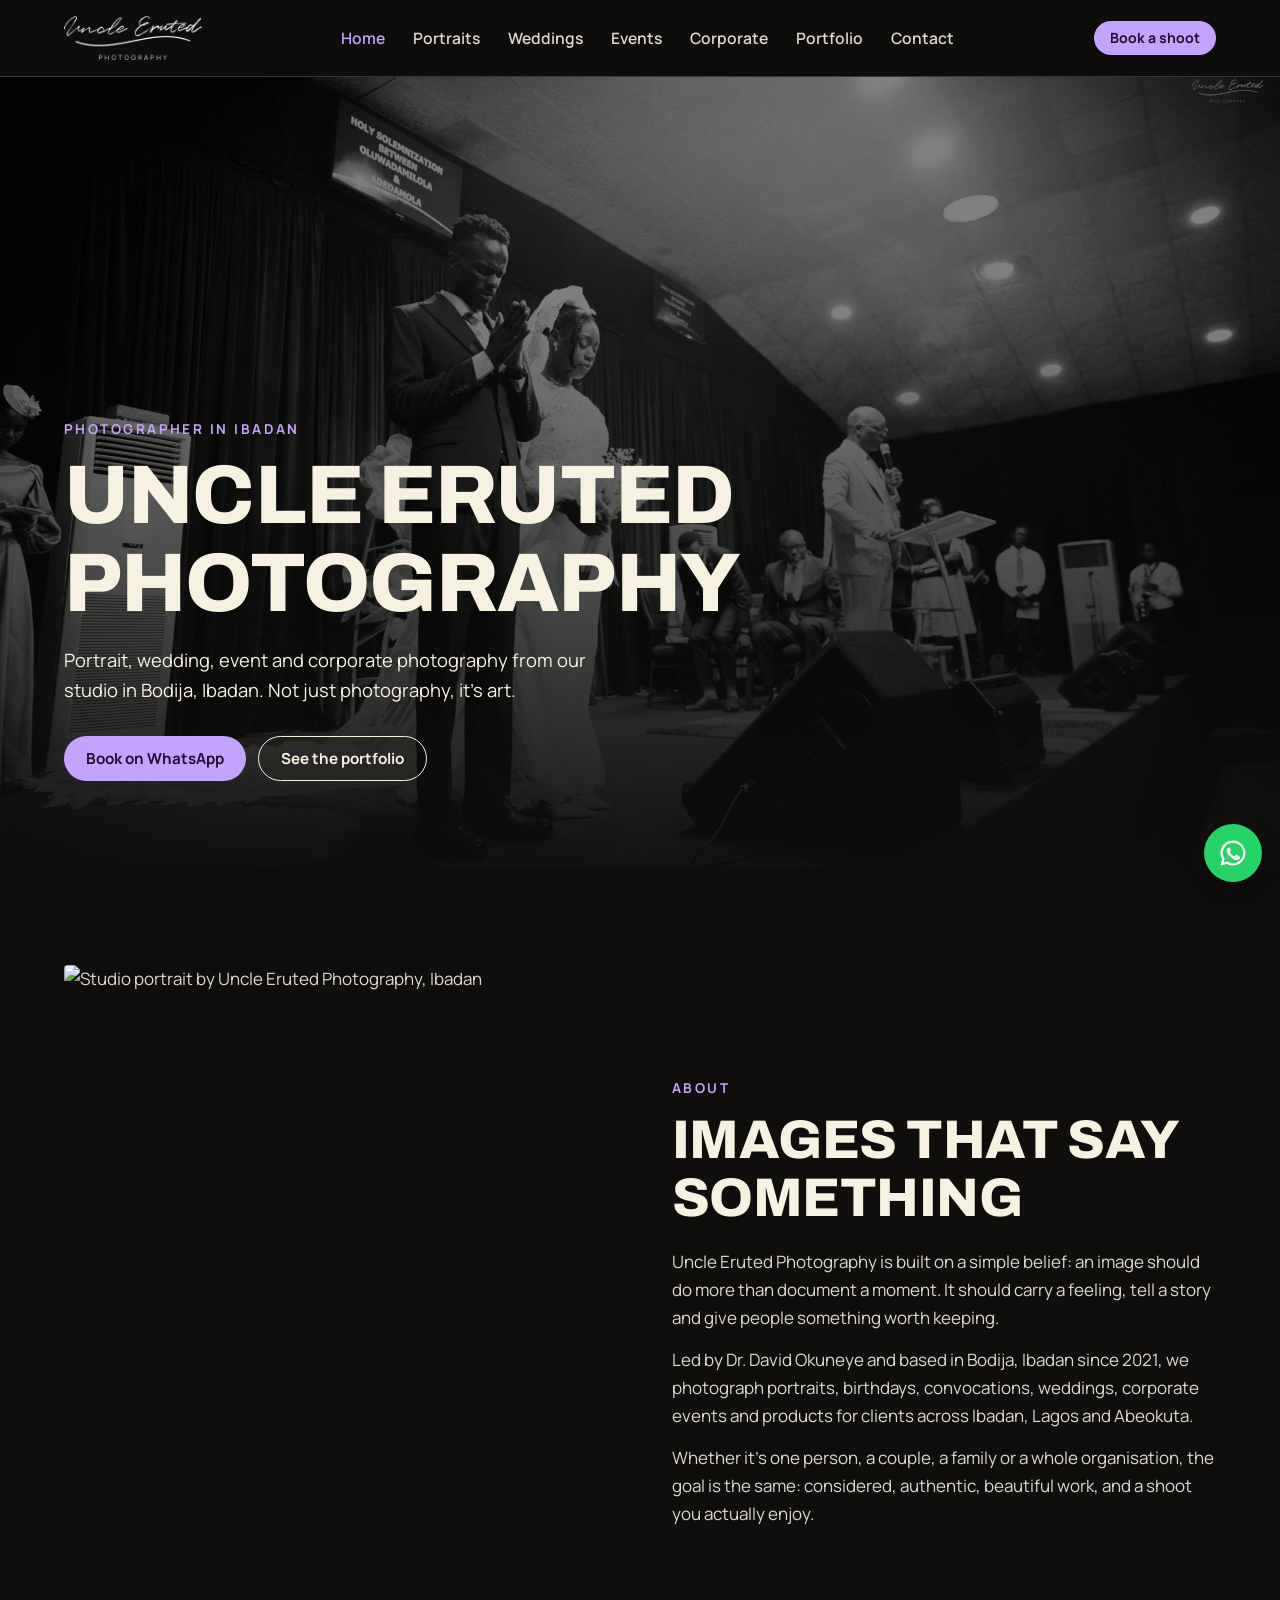
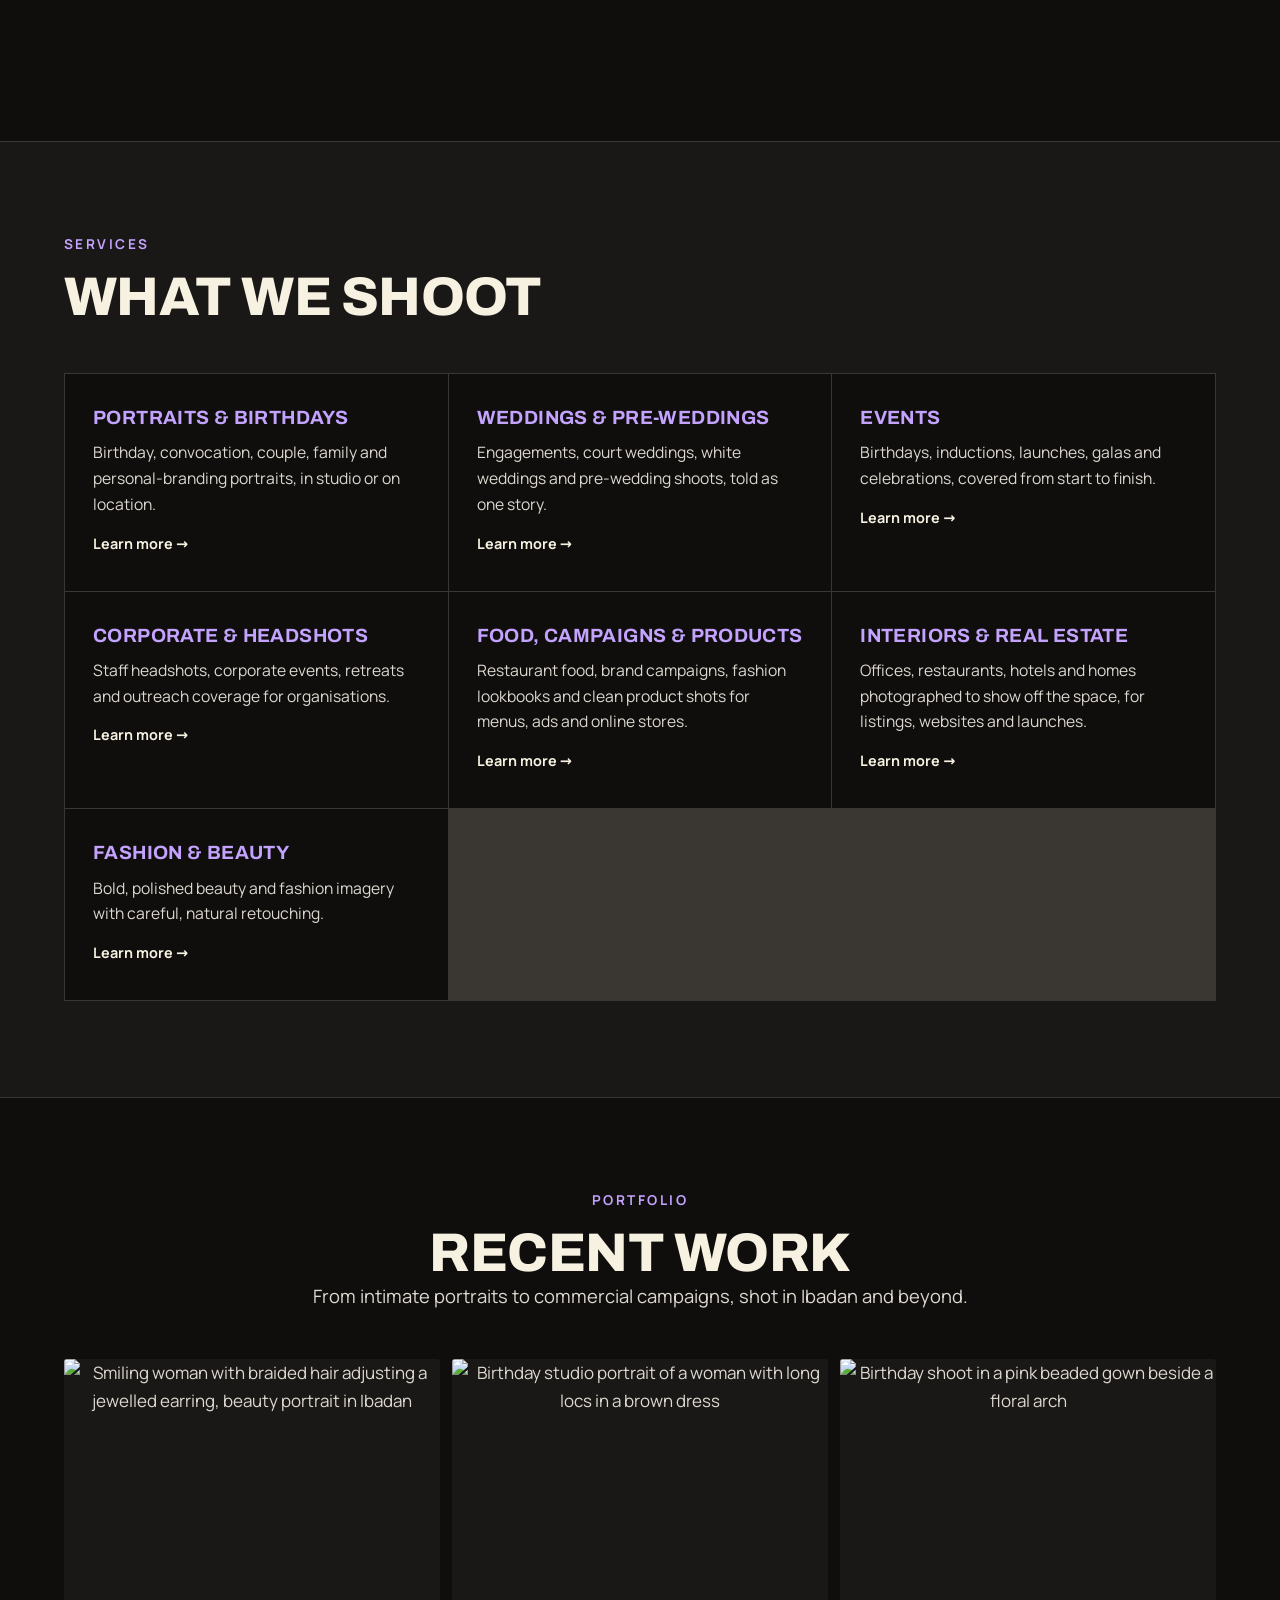
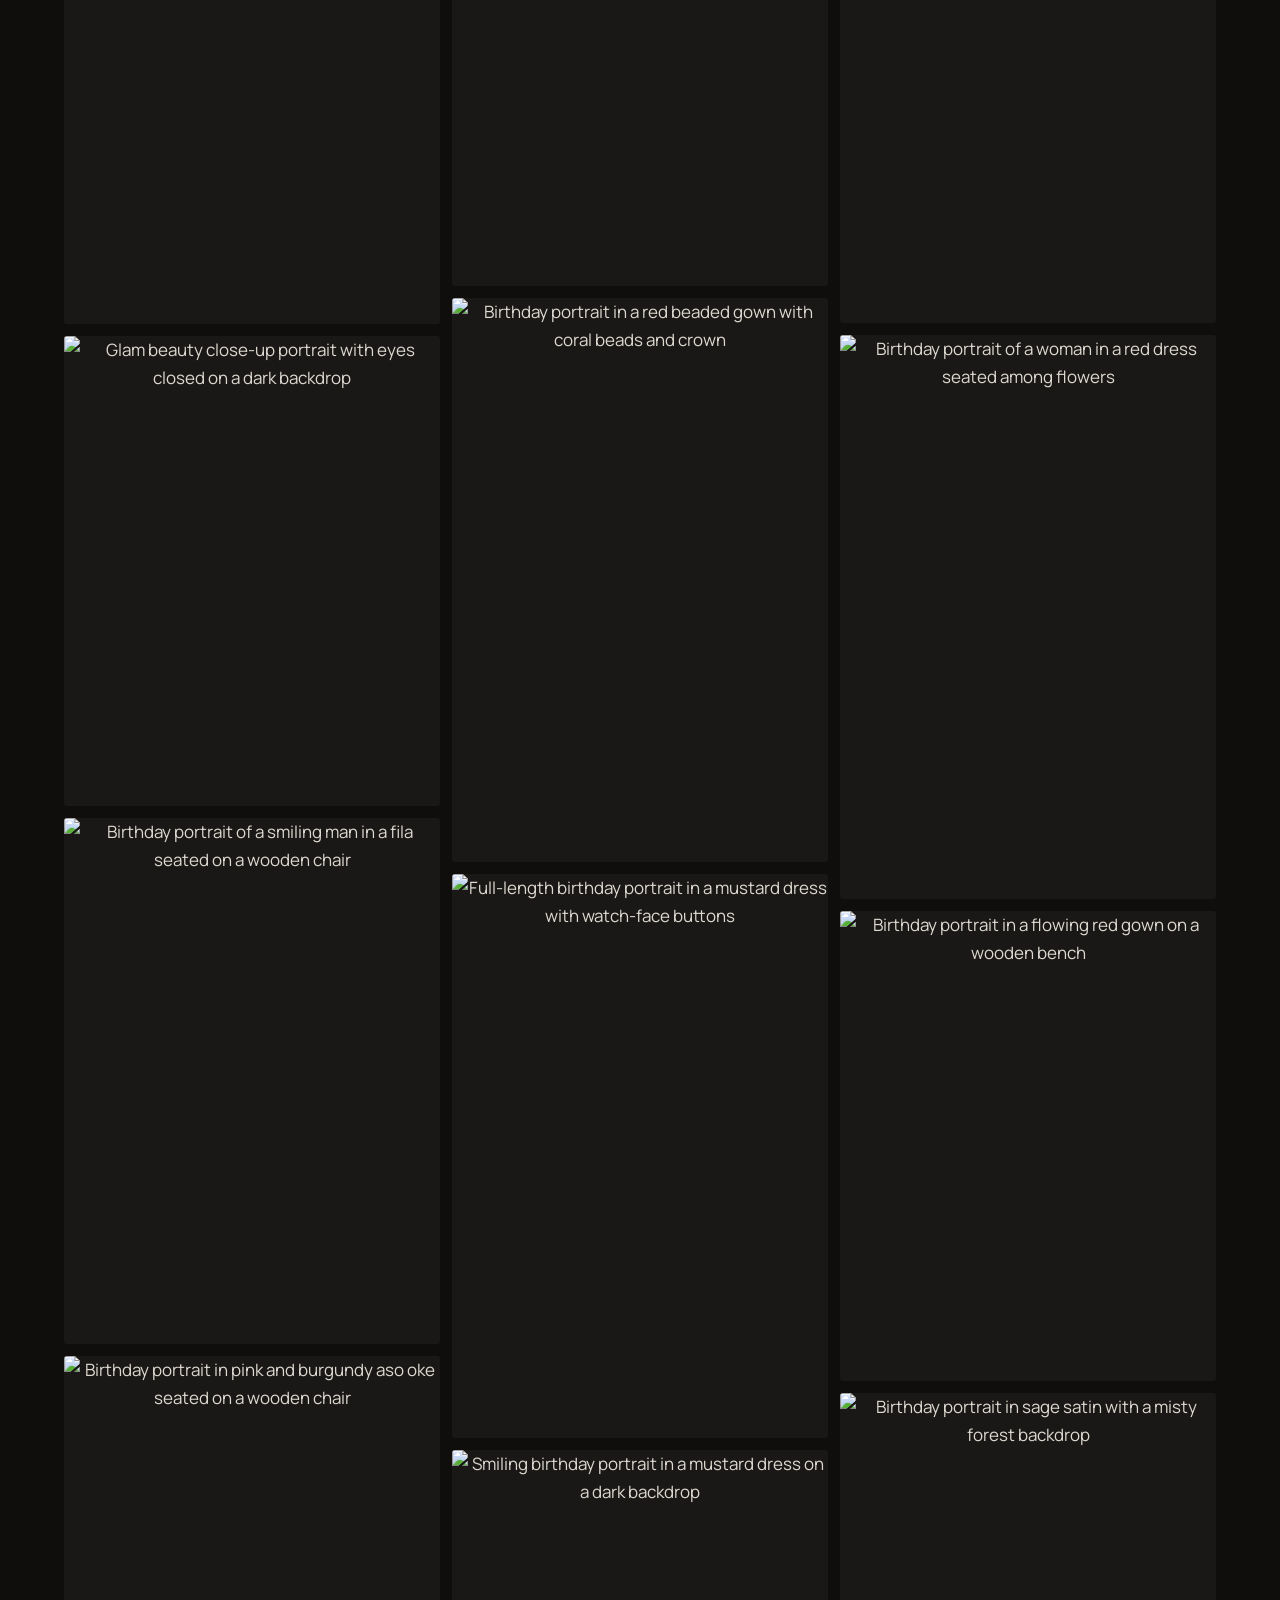
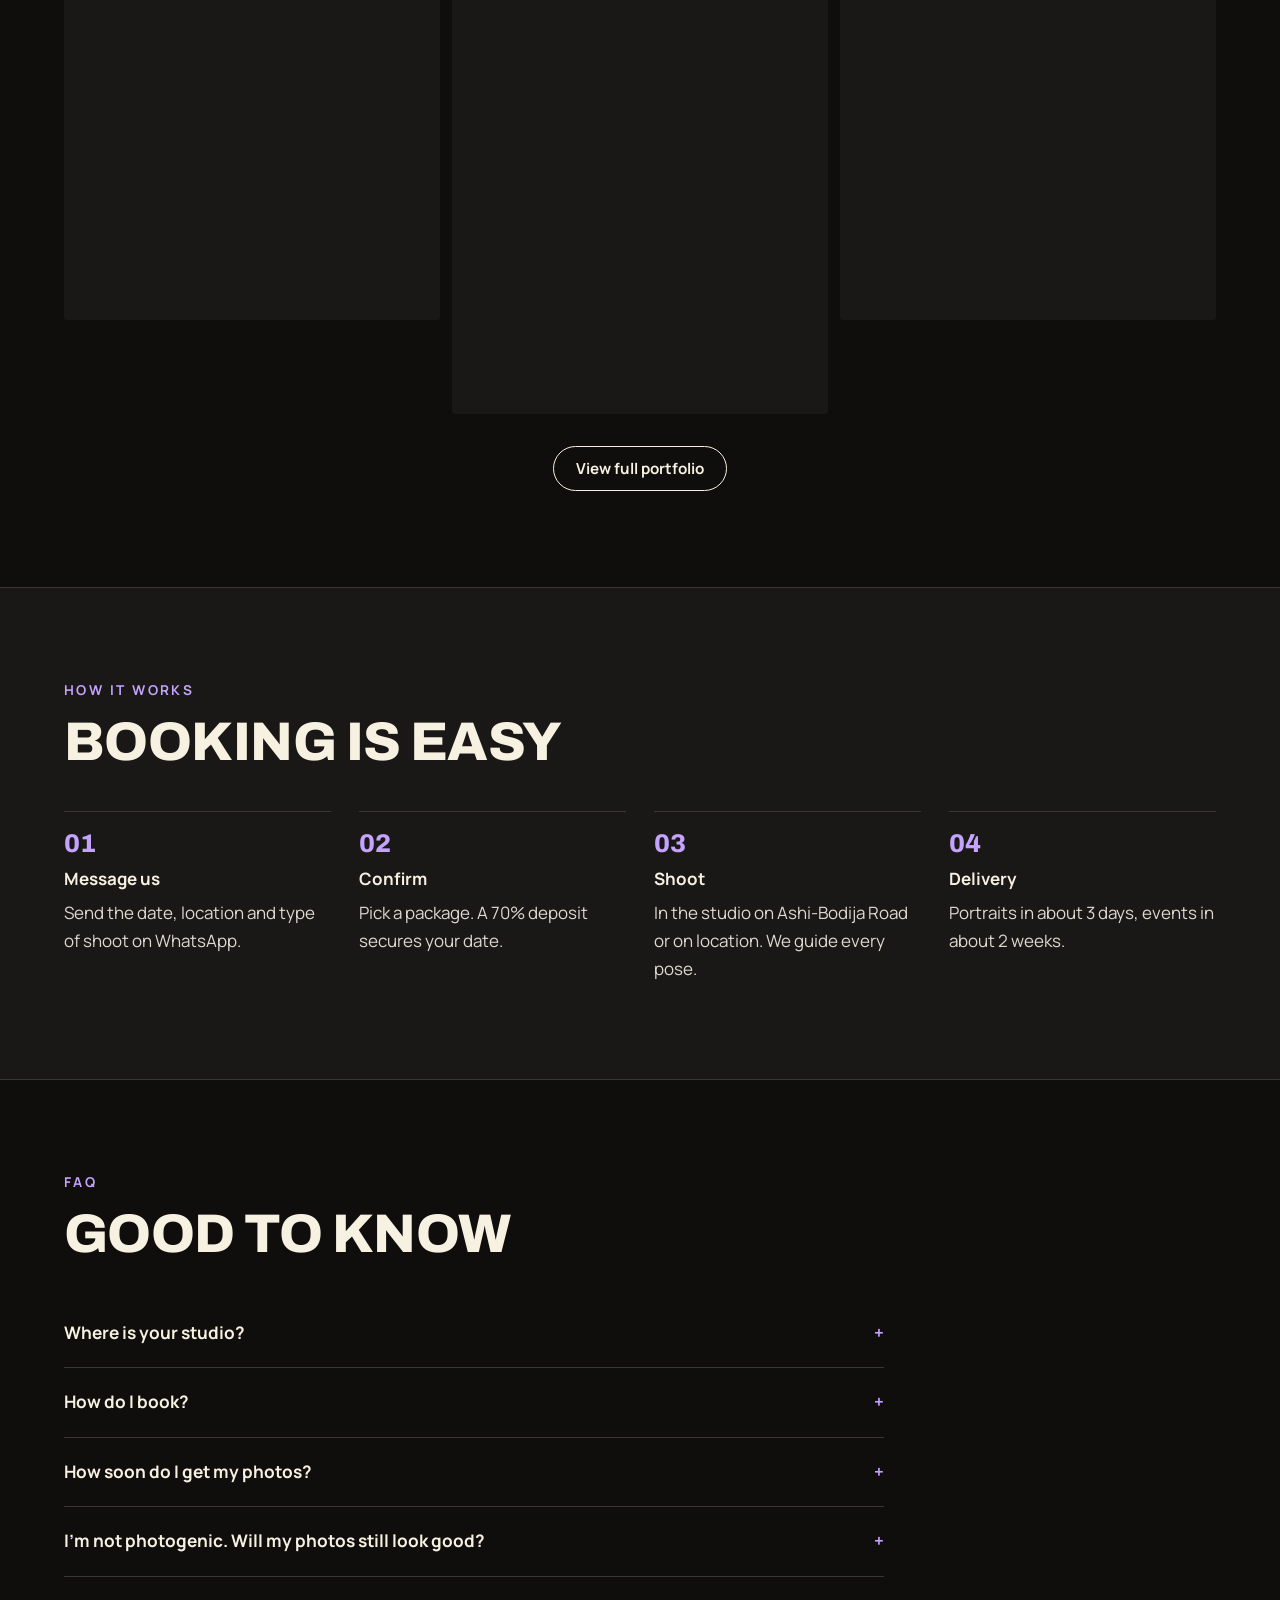
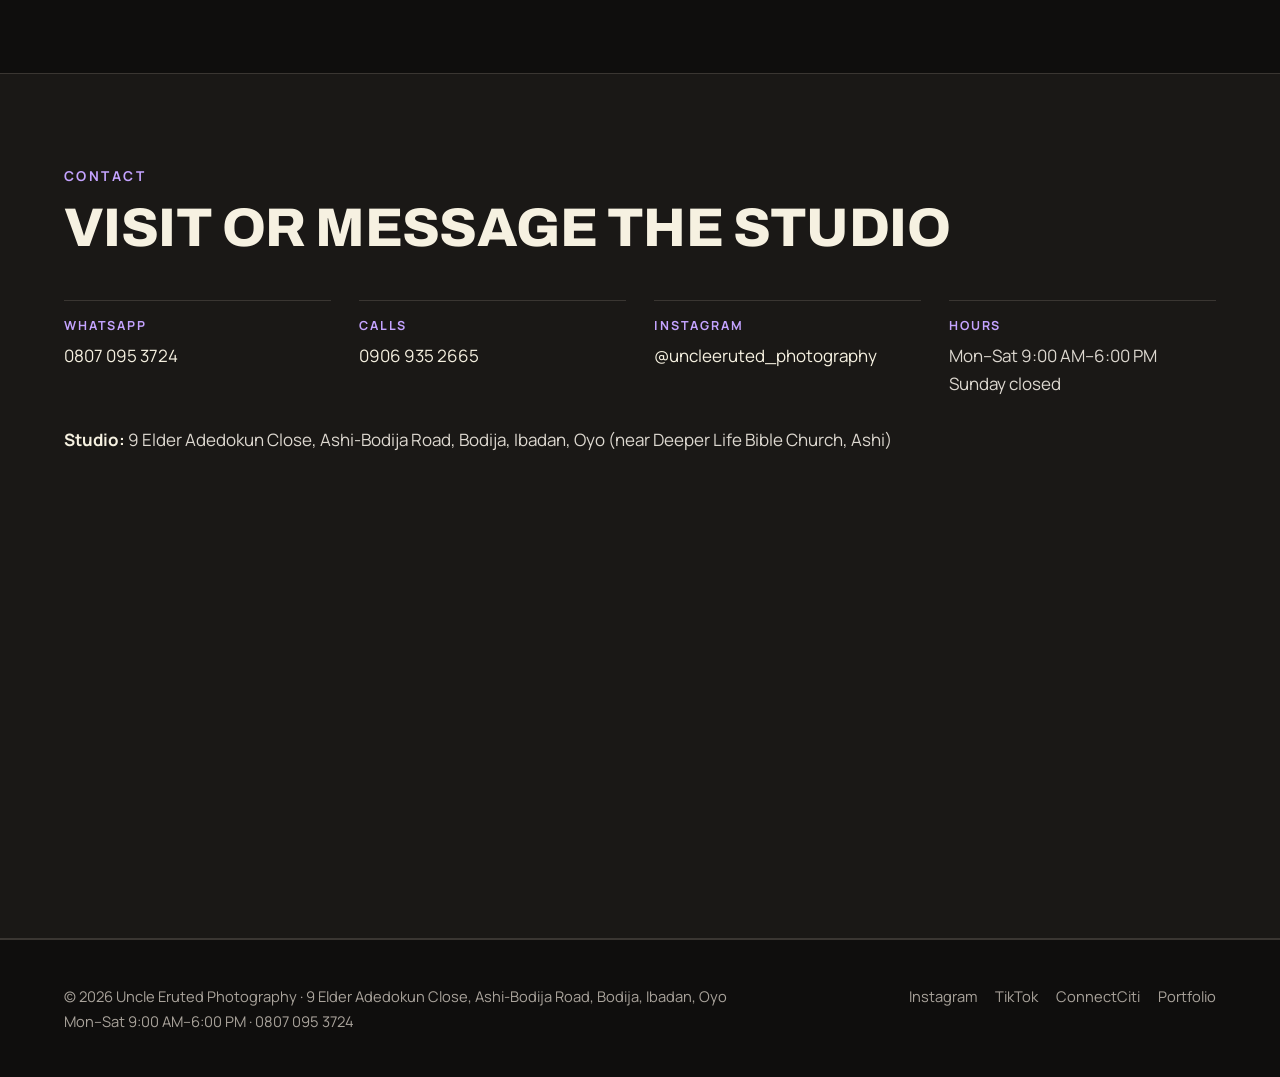
==== commit 9123cdb7: "Add files via upload" ====
--- a/index.html
+++ b/index.html
@@ -28,7 +28,7 @@
 <p>Portrait, wedding, event and corporate photography from our studio in Bodija, Ibadan. Not just photography, it's art.</p>
 <div class="actions"><a class="btn" href="https://wa.me/2348070953724?text=Hi%20Uncle%20Eruted%2C%20I%27d%20like%20to%20book%20a%20shoot" target="_blank" rel="noopener">Book on WhatsApp</a><a class="btn ghost" href="/portfolio/">See the portfolio</a></div></div></section>
 
-<section id="about"><div class="wrap split"><img src="/assets/img/portraits/mens-portrait-studio-ibadan.webp" alt="Studio portrait by Uncle Eruted Photography, Ibadan" loading="lazy">
+<section id="about"><div class="wrap split"><img src="https://res.cloudinary.com/opgwhias/image/upload/f_auto,q_auto,w_900,c_limit/portraits--mens-portrait-studio-ibadan" alt="Studio portrait by Uncle Eruted Photography, Ibadan" loading="lazy">
 <div><span class="eyebrow">About</span><h2>Images that say something</h2>
 <p>Uncle Eruted Photography is built on a simple belief: an image should do more than document a moment. It should carry a feeling, tell a story and give people something worth keeping.</p>
 <p>Led by Dr. David Okuneye and based in Bodija, Ibadan since 2021, we photograph portraits, birthdays, convocations, weddings, corporate events and products for clients across Ibadan, Lagos and Abeokuta.</p>
@@ -39,7 +39,7 @@
 
 <section><div class="wrap center"><span class="eyebrow">Portfolio</span><h2>Recent work</h2>
 <p class="lede">From intimate portraits to commercial campaigns, shot in Ibadan and beyond.</p>
-<div class="gallery"><figure data-cat="portraits"><img src="/assets/img/portraits/beauty-portrait-earrings-ibadan.webp" alt="Smiling woman with braided hair adjusting a jewelled earring, beauty portrait in Ibadan" width="1066" height="1600" loading="lazy" decoding="async"></figure><figure data-cat="portraits"><img src="/assets/img/portraits/beauty-portrait-glam-closeup.webp" alt="Glam beauty close-up portrait with eyes closed on a dark backdrop" width="1440" height="1800" loading="lazy" decoding="async"></figure><figure data-cat="portraits"><img src="/assets/img/portraits/birthday-portrait-man-fila-smiling.webp" alt="Birthday portrait of a smiling man in a fila seated on a wooden chair" width="1286" height="1800" loading="lazy" decoding="async"></figure><figure data-cat="portraits"><img src="/assets/img/portraits/birthday-shoot-aso-oke-pink-seated.webp" alt="Birthday portrait in pink and burgundy aso oke seated on a wooden chair" width="1200" height="1800" loading="lazy" decoding="async"></figure><figure data-cat="portraits"><img src="/assets/img/portraits/birthday-shoot-brown-dress-locs.webp" alt="Birthday studio portrait of a woman with long locs in a brown dress" width="1286" height="1800" loading="lazy" decoding="async"></figure><figure data-cat="portraits"><img src="/assets/img/portraits/birthday-shoot-coral-beads-red-gown.webp" alt="Birthday portrait in a red beaded gown with coral beads and crown" width="1200" height="1800" loading="lazy" decoding="async"></figure><figure data-cat="portraits"><img src="/assets/img/portraits/birthday-shoot-mustard-dress-full-length.webp" alt="Full-length birthday portrait in a mustard dress with watch-face buttons" width="1200" height="1800" loading="lazy" decoding="async"></figure><figure data-cat="portraits"><img src="/assets/img/portraits/birthday-shoot-mustard-dress-smiling.webp" alt="Smiling birthday portrait in a mustard dress on a dark backdrop" width="1200" height="1800" loading="lazy" decoding="async"></figure><figure data-cat="portraits"><img src="/assets/img/portraits/birthday-shoot-pink-beaded-gown-floral-arch.webp" alt="Birthday shoot in a pink beaded gown beside a floral arch" width="1200" height="1800" loading="lazy" decoding="async"></figure><figure data-cat="portraits"><img src="/assets/img/portraits/birthday-shoot-red-dress-seated-flowers.webp" alt="Birthday portrait of a woman in a red dress seated among flowers" width="1200" height="1800" loading="lazy" decoding="async"></figure><figure data-cat="portraits"><img src="/assets/img/portraits/birthday-shoot-red-gown-wooden-bench.webp" alt="Birthday portrait in a flowing red gown on a wooden bench" width="1440" height="1800" loading="lazy" decoding="async"></figure><figure data-cat="portraits"><img src="/assets/img/portraits/birthday-shoot-sage-satin-forest-backdrop.webp" alt="Birthday portrait in sage satin with a misty forest backdrop" width="1286" height="1800" loading="lazy" decoding="async"></figure></div>
+<div class="gallery"><figure data-cat="portraits"><img src="https://res.cloudinary.com/opgwhias/image/upload/f_auto,q_auto,w_900,c_limit/portraits--beauty-portrait-earrings-ibadan" srcset="https://res.cloudinary.com/opgwhias/image/upload/f_auto,q_auto,w_600,c_limit/portraits--beauty-portrait-earrings-ibadan 600w, https://res.cloudinary.com/opgwhias/image/upload/f_auto,q_auto,w_900,c_limit/portraits--beauty-portrait-earrings-ibadan 900w, https://res.cloudinary.com/opgwhias/image/upload/f_auto,q_auto,w_1400,c_limit/portraits--beauty-portrait-earrings-ibadan 1400w" sizes="(max-width:700px) 50vw, 33vw" data-full="https://res.cloudinary.com/opgwhias/image/upload/f_auto,q_auto,w_1800,c_limit/portraits--beauty-portrait-earrings-ibadan" alt="Smiling woman with braided hair adjusting a jewelled earring, beauty portrait in Ibadan" width="1066" height="1600" loading="lazy" decoding="async"></figure><figure data-cat="portraits"><img src="https://res.cloudinary.com/opgwhias/image/upload/f_auto,q_auto,w_900,c_limit/portraits--beauty-portrait-glam-closeup" srcset="https://res.cloudinary.com/opgwhias/image/upload/f_auto,q_auto,w_600,c_limit/portraits--beauty-portrait-glam-closeup 600w, https://res.cloudinary.com/opgwhias/image/upload/f_auto,q_auto,w_900,c_limit/portraits--beauty-portrait-glam-closeup 900w, https://res.cloudinary.com/opgwhias/image/upload/f_auto,q_auto,w_1400,c_limit/portraits--beauty-portrait-glam-closeup 1400w" sizes="(max-width:700px) 50vw, 33vw" data-full="https://res.cloudinary.com/opgwhias/image/upload/f_auto,q_auto,w_1800,c_limit/portraits--beauty-portrait-glam-closeup" alt="Glam beauty close-up portrait with eyes closed on a dark backdrop" width="1440" height="1800" loading="lazy" decoding="async"></figure><figure data-cat="portraits"><img src="https://res.cloudinary.com/opgwhias/image/upload/f_auto,q_auto,w_900,c_limit/portraits--birthday-portrait-man-fila-smiling" srcset="https://res.cloudinary.com/opgwhias/image/upload/f_auto,q_auto,w_600,c_limit/portraits--birthday-portrait-man-fila-smiling 600w, https://res.cloudinary.com/opgwhias/image/upload/f_auto,q_auto,w_900,c_limit/portraits--birthday-portrait-man-fila-smiling 900w, https://res.cloudinary.com/opgwhias/image/upload/f_auto,q_auto,w_1400,c_limit/portraits--birthday-portrait-man-fila-smiling 1400w" sizes="(max-width:700px) 50vw, 33vw" data-full="https://res.cloudinary.com/opgwhias/image/upload/f_auto,q_auto,w_1800,c_limit/portraits--birthday-portrait-man-fila-smiling" alt="Birthday portrait of a smiling man in a fila seated on a wooden chair" width="1286" height="1800" loading="lazy" decoding="async"></figure><figure data-cat="portraits"><img src="https://res.cloudinary.com/opgwhias/image/upload/f_auto,q_auto,w_900,c_limit/portraits--birthday-shoot-aso-oke-pink-seated" srcset="https://res.cloudinary.com/opgwhias/image/upload/f_auto,q_auto,w_600,c_limit/portraits--birthday-shoot-aso-oke-pink-seated 600w, https://res.cloudinary.com/opgwhias/image/upload/f_auto,q_auto,w_900,c_limit/portraits--birthday-shoot-aso-oke-pink-seated 900w, https://res.cloudinary.com/opgwhias/image/upload/f_auto,q_auto,w_1400,c_limit/portraits--birthday-shoot-aso-oke-pink-seated 1400w" sizes="(max-width:700px) 50vw, 33vw" data-full="https://res.cloudinary.com/opgwhias/image/upload/f_auto,q_auto,w_1800,c_limit/portraits--birthday-shoot-aso-oke-pink-seated" alt="Birthday portrait in pink and burgundy aso oke seated on a wooden chair" width="1200" height="1800" loading="lazy" decoding="async"></figure><figure data-cat="portraits"><img src="https://res.cloudinary.com/opgwhias/image/upload/f_auto,q_auto,w_900,c_limit/portraits--birthday-shoot-brown-dress-locs" srcset="https://res.cloudinary.com/opgwhias/image/upload/f_auto,q_auto,w_600,c_limit/portraits--birthday-shoot-brown-dress-locs 600w, https://res.cloudinary.com/opgwhias/image/upload/f_auto,q_auto,w_900,c_limit/portraits--birthday-shoot-brown-dress-locs 900w, https://res.cloudinary.com/opgwhias/image/upload/f_auto,q_auto,w_1400,c_limit/portraits--birthday-shoot-brown-dress-locs 1400w" sizes="(max-width:700px) 50vw, 33vw" data-full="https://res.cloudinary.com/opgwhias/image/upload/f_auto,q_auto,w_1800,c_limit/portraits--birthday-shoot-brown-dress-locs" alt="Birthday studio portrait of a woman with long locs in a brown dress" width="1286" height="1800" loading="lazy" decoding="async"></figure><figure data-cat="portraits"><img src="https://res.cloudinary.com/opgwhias/image/upload/f_auto,q_auto,w_900,c_limit/portraits--birthday-shoot-coral-beads-red-gown" srcset="https://res.cloudinary.com/opgwhias/image/upload/f_auto,q_auto,w_600,c_limit/portraits--birthday-shoot-coral-beads-red-gown 600w, https://res.cloudinary.com/opgwhias/image/upload/f_auto,q_auto,w_900,c_limit/portraits--birthday-shoot-coral-beads-red-gown 900w, https://res.cloudinary.com/opgwhias/image/upload/f_auto,q_auto,w_1400,c_limit/portraits--birthday-shoot-coral-beads-red-gown 1400w" sizes="(max-width:700px) 50vw, 33vw" data-full="https://res.cloudinary.com/opgwhias/image/upload/f_auto,q_auto,w_1800,c_limit/portraits--birthday-shoot-coral-beads-red-gown" alt="Birthday portrait in a red beaded gown with coral beads and crown" width="1200" height="1800" loading="lazy" decoding="async"></figure><figure data-cat="portraits"><img src="https://res.cloudinary.com/opgwhias/image/upload/f_auto,q_auto,w_900,c_limit/portraits--birthday-shoot-mustard-dress-full-length" srcset="https://res.cloudinary.com/opgwhias/image/upload/f_auto,q_auto,w_600,c_limit/portraits--birthday-shoot-mustard-dress-full-length 600w, https://res.cloudinary.com/opgwhias/image/upload/f_auto,q_auto,w_900,c_limit/portraits--birthday-shoot-mustard-dress-full-length 900w, https://res.cloudinary.com/opgwhias/image/upload/f_auto,q_auto,w_1400,c_limit/portraits--birthday-shoot-mustard-dress-full-length 1400w" sizes="(max-width:700px) 50vw, 33vw" data-full="https://res.cloudinary.com/opgwhias/image/upload/f_auto,q_auto,w_1800,c_limit/portraits--birthday-shoot-mustard-dress-full-length" alt="Full-length birthday portrait in a mustard dress with watch-face buttons" width="1200" height="1800" loading="lazy" decoding="async"></figure><figure data-cat="portraits"><img src="https://res.cloudinary.com/opgwhias/image/upload/f_auto,q_auto,w_900,c_limit/portraits--birthday-shoot-mustard-dress-smiling" srcset="https://res.cloudinary.com/opgwhias/image/upload/f_auto,q_auto,w_600,c_limit/portraits--birthday-shoot-mustard-dress-smiling 600w, https://res.cloudinary.com/opgwhias/image/upload/f_auto,q_auto,w_900,c_limit/portraits--birthday-shoot-mustard-dress-smiling 900w, https://res.cloudinary.com/opgwhias/image/upload/f_auto,q_auto,w_1400,c_limit/portraits--birthday-shoot-mustard-dress-smiling 1400w" sizes="(max-width:700px) 50vw, 33vw" data-full="https://res.cloudinary.com/opgwhias/image/upload/f_auto,q_auto,w_1800,c_limit/portraits--birthday-shoot-mustard-dress-smiling" alt="Smiling birthday portrait in a mustard dress on a dark backdrop" width="1200" height="1800" loading="lazy" decoding="async"></figure><figure data-cat="portraits"><img src="https://res.cloudinary.com/opgwhias/image/upload/f_auto,q_auto,w_900,c_limit/portraits--birthday-shoot-pink-beaded-gown-floral-arch" srcset="https://res.cloudinary.com/opgwhias/image/upload/f_auto,q_auto,w_600,c_limit/portraits--birthday-shoot-pink-beaded-gown-floral-arch 600w, https://res.cloudinary.com/opgwhias/image/upload/f_auto,q_auto,w_900,c_limit/portraits--birthday-shoot-pink-beaded-gown-floral-arch 900w, https://res.cloudinary.com/opgwhias/image/upload/f_auto,q_auto,w_1400,c_limit/portraits--birthday-shoot-pink-beaded-gown-floral-arch 1400w" sizes="(max-width:700px) 50vw, 33vw" data-full="https://res.cloudinary.com/opgwhias/image/upload/f_auto,q_auto,w_1800,c_limit/portraits--birthday-shoot-pink-beaded-gown-floral-arch" alt="Birthday shoot in a pink beaded gown beside a floral arch" width="1200" height="1800" loading="lazy" decoding="async"></figure><figure data-cat="portraits"><img src="https://res.cloudinary.com/opgwhias/image/upload/f_auto,q_auto,w_900,c_limit/portraits--birthday-shoot-red-dress-seated-flowers" srcset="https://res.cloudinary.com/opgwhias/image/upload/f_auto,q_auto,w_600,c_limit/portraits--birthday-shoot-red-dress-seated-flowers 600w, https://res.cloudinary.com/opgwhias/image/upload/f_auto,q_auto,w_900,c_limit/portraits--birthday-shoot-red-dress-seated-flowers 900w, https://res.cloudinary.com/opgwhias/image/upload/f_auto,q_auto,w_1400,c_limit/portraits--birthday-shoot-red-dress-seated-flowers 1400w" sizes="(max-width:700px) 50vw, 33vw" data-full="https://res.cloudinary.com/opgwhias/image/upload/f_auto,q_auto,w_1800,c_limit/portraits--birthday-shoot-red-dress-seated-flowers" alt="Birthday portrait of a woman in a red dress seated among flowers" width="1200" height="1800" loading="lazy" decoding="async"></figure><figure data-cat="portraits"><img src="https://res.cloudinary.com/opgwhias/image/upload/f_auto,q_auto,w_900,c_limit/portraits--birthday-shoot-red-gown-wooden-bench" srcset="https://res.cloudinary.com/opgwhias/image/upload/f_auto,q_auto,w_600,c_limit/portraits--birthday-shoot-red-gown-wooden-bench 600w, https://res.cloudinary.com/opgwhias/image/upload/f_auto,q_auto,w_900,c_limit/portraits--birthday-shoot-red-gown-wooden-bench 900w, https://res.cloudinary.com/opgwhias/image/upload/f_auto,q_auto,w_1400,c_limit/portraits--birthday-shoot-red-gown-wooden-bench 1400w" sizes="(max-width:700px) 50vw, 33vw" data-full="https://res.cloudinary.com/opgwhias/image/upload/f_auto,q_auto,w_1800,c_limit/portraits--birthday-shoot-red-gown-wooden-bench" alt="Birthday portrait in a flowing red gown on a wooden bench" width="1440" height="1800" loading="lazy" decoding="async"></figure><figure data-cat="portraits"><img src="https://res.cloudinary.com/opgwhias/image/upload/f_auto,q_auto,w_900,c_limit/portraits--birthday-shoot-sage-satin-forest-backdrop" srcset="https://res.cloudinary.com/opgwhias/image/upload/f_auto,q_auto,w_600,c_limit/portraits--birthday-shoot-sage-satin-forest-backdrop 600w, https://res.cloudinary.com/opgwhias/image/upload/f_auto,q_auto,w_900,c_limit/portraits--birthday-shoot-sage-satin-forest-backdrop 900w, https://res.cloudinary.com/opgwhias/image/upload/f_auto,q_auto,w_1400,c_limit/portraits--birthday-shoot-sage-satin-forest-backdrop 1400w" sizes="(max-width:700px) 50vw, 33vw" data-full="https://res.cloudinary.com/opgwhias/image/upload/f_auto,q_auto,w_1800,c_limit/portraits--birthday-shoot-sage-satin-forest-backdrop" alt="Birthday portrait in sage satin with a misty forest backdrop" width="1286" height="1800" loading="lazy" decoding="async"></figure></div>
 <p style="margin-top:32px"><a class="btn ghost" href="/portfolio/">View full portfolio</a></p></div></section>
 
 <section class="bar"><div class="wrap"><span class="eyebrow">How it works</span><h2>Booking is easy</h2><ol class="steps">
